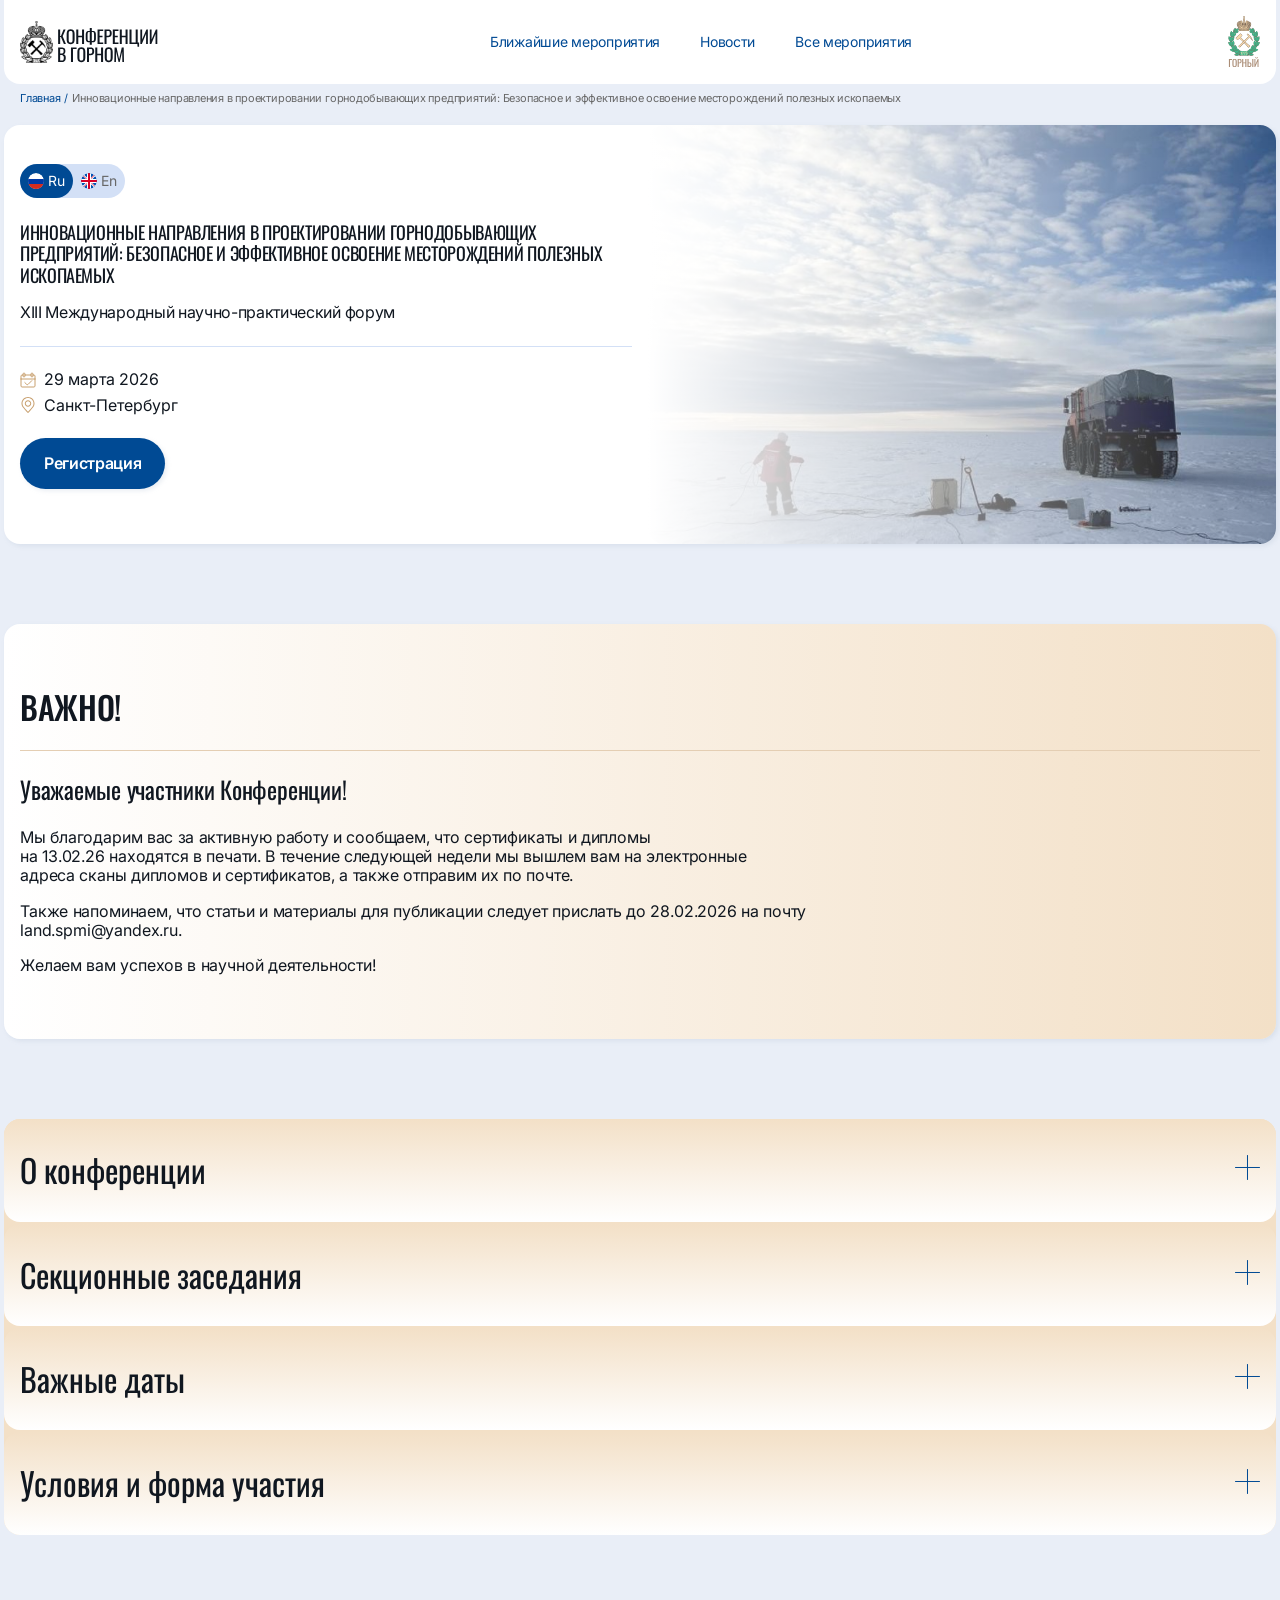
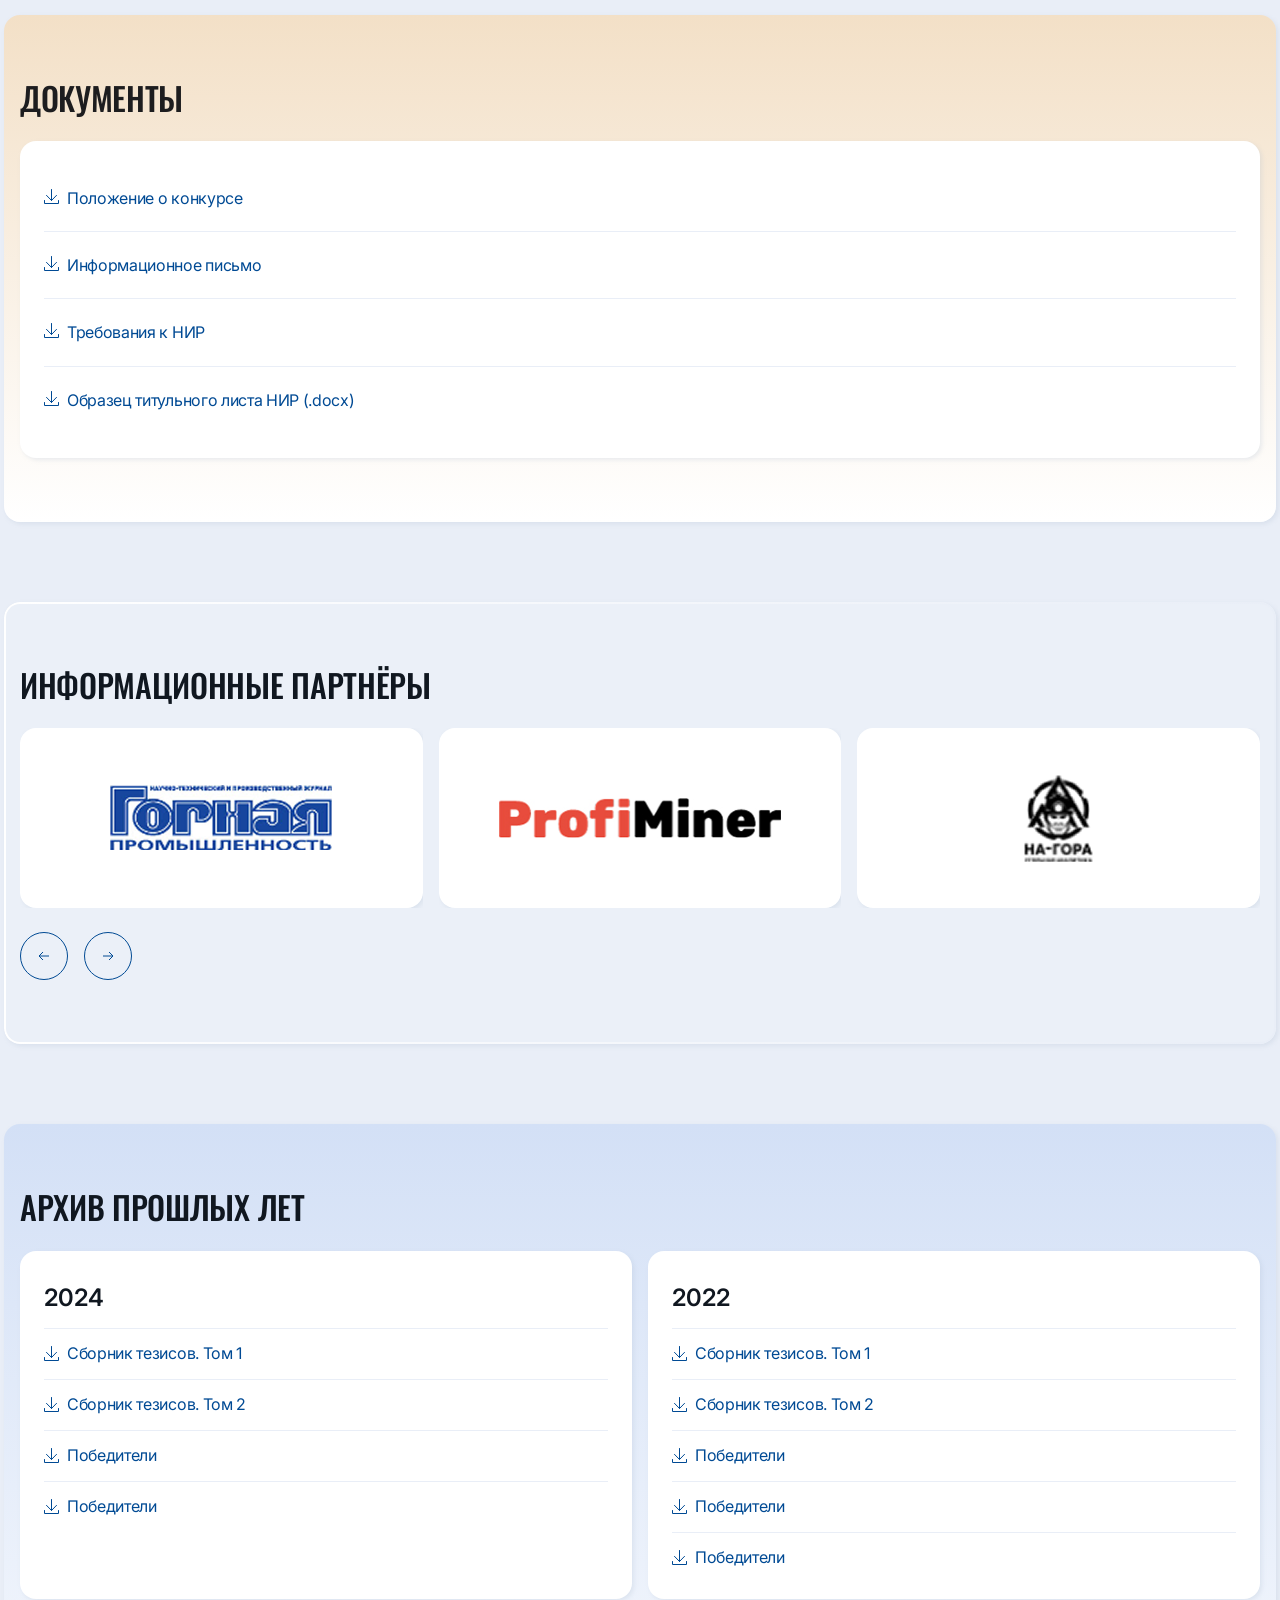
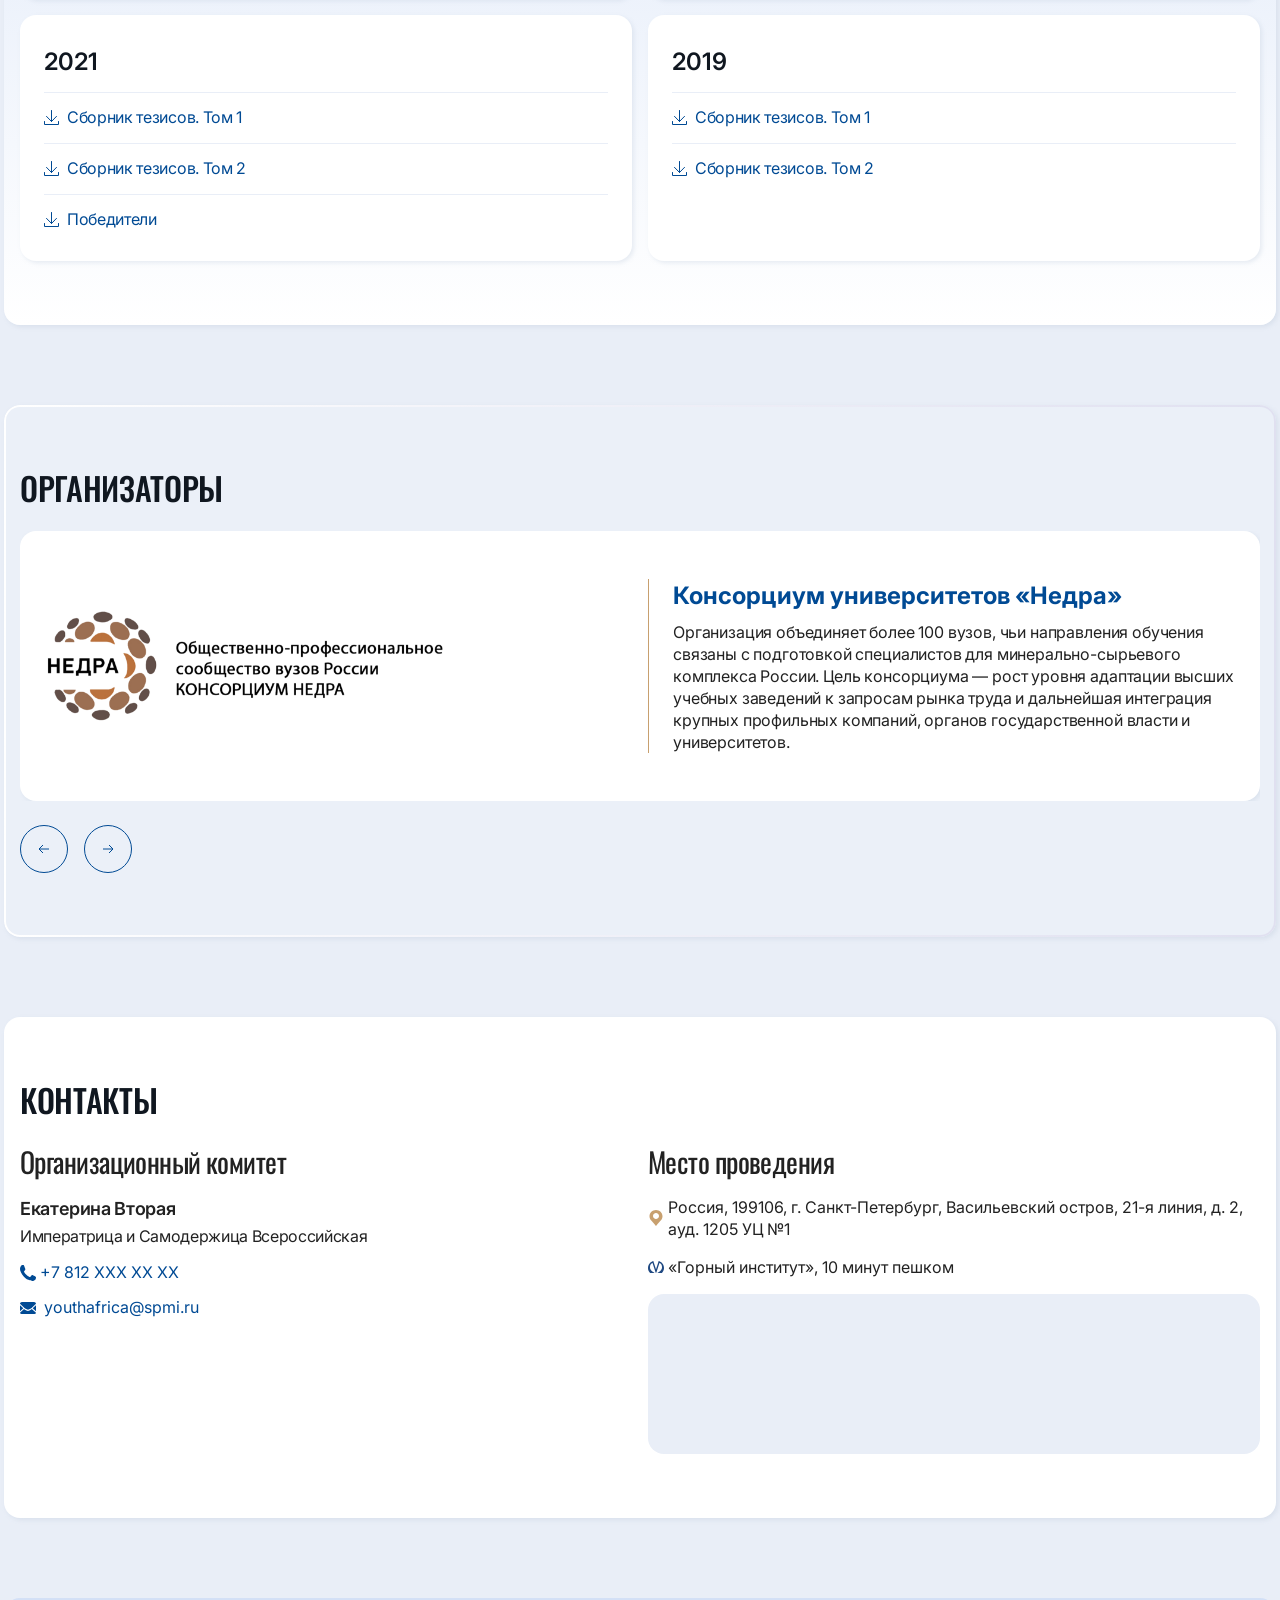
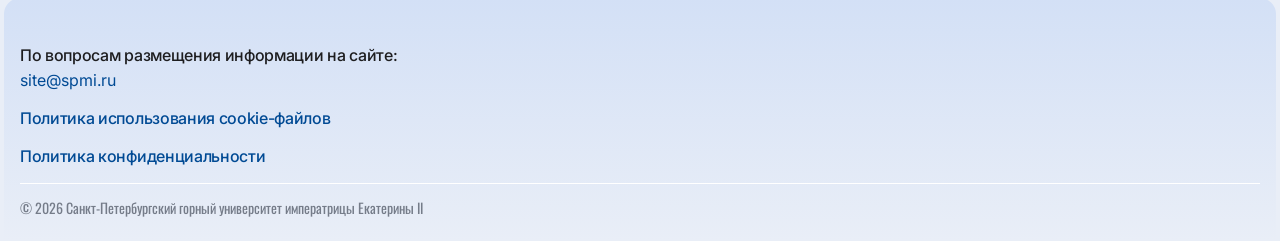
==== 1/index.html @ 03429b4b "Add main page with front sections, move shared assets to root" ====
<html lang="ru">
  <head>
    <meta charset="UTF-8" />
    <meta name="viewport" content="width=device-width, initial-scale=1.0" />
    <title>Конференции в Горном</title>
    <link rel="stylesheet" href="../styles/keen-slider.min.css" />
    <link rel="stylesheet" href="../styles/app.css" />
    <script
      src="https://api-maps.yandex.ru/2.1/?apikey=18e30ac7-d77d-4c00-93e0-b471a3cb83dc&amp;lang=ru_RU"
      type="text/javascript"
    ></script>
    <script src="../js/keen-slider.min.js" defer></script>
    <script src="../js/main.js" defer></script>
    <script src="../js/contacts.js" defer></script>
  </head>
  <body>
    <header class="site-header">
      <div class="container site-header__inner">
        <a
          class="site-header__brand"
          href="/"
          aria-label="Конференции в Горном — на главную"
        >
          <img class="site-header__brand-logo" src="images/logo.svg" />
        </a>
        <nav class="main-menu" aria-label="Главное меню">
          <a class="main-menu__link link" href="#"> Ближайшие мероприятия </a>
          <a class="main-menu__link link" href="#"> Новости </a>
          <a class="main-menu__link link" href="#"> Все мероприятия </a>
        </nav>
        <button
          class="site-header__burger"
          type="button"
          aria-label="Открыть меню"
          aria-expanded="false"
        >
          <span> </span>
          <span> </span>
          <span> </span>
          <span> </span>
        </button>
        <a
          class="site-header__mining-link"
          href="/"
          aria-label="Горный университет"
        >
          <img class="site-header__mining-emblem" src="images/gorny.svg" />
        </a>
      </div>
      <nav class="nav" aria-label="Мобильная навигация">
        <a class="nav__link link" href="#"> Ближайшие мероприятия </a>
        <a class="nav__link link" href="#"> Новости </a>
        <a class="nav__link link" href="#"> Все мероприятия </a>
      </nav>
    </header>
    <main class="conf-page" id="full-map">
      <section class="container breadcrumb">
        <div class="breadcrumbs-line">
          <nav role="navigation" aria-labelledby="system-breadcrumb">
            <ul>
              <li>
                <a class="breadcrumb__link link" href="/">Главная</a>
              </li>
              <li class="is-active">
                <a href="#" aria-current="page"
                  >Инновационные направления в&nbsp;проектировании
                  горнодобывающих предприятий: Безопасное и&nbsp;эффективное
                  освоение месторождений полезных ископаемых</a
                >
              </li>
            </ul>
          </nav>
        </div>
      </section>
      <section class="hero">
        <div class="container hero__inner">
          <div class="hero__content">
            <nav class="hero__lang" aria-label="Язык сайта">
              <a class="hero__lang-link is-active" href="#" lang="ru">
                <div class="hero__lang-wrapper">
                  <img src="images/ru-icon.svg" alt="" />
                  <span> Ru </span>
                </div>
              </a>
              <a class="hero__lang-link" href="#" lang="en">
                <div class="hero__lang-wrapper">
                  <img src="images/en-icon.svg" alt="" />
                  <span> En </span>
                </div>
              </a>
            </nav>
            <div class="hero__text">
              <h1 class="hero__title">
                Инновационные направления в проектировании горнодобывающих
                предприятий: Безопасное и эффективное освоение месторождений
                полезных ископаемых
              </h1>
              <p class="hero__subtitle">
                XIII Международный научно-практический форум
              </p>
            </div>
            <div class="hero__divider"></div>
            <ul class="hero__info">
              <li class="hero__info-item">
                <img src="images/calendar.svg" alt="" />
                <span> 29 марта 2026 </span>
              </li>
              <li class="hero__info-item">
                <img src="images/location.svg" alt="" />
                <span> Санкт-Петербург </span>
              </li>
            </ul>
            <a class="hero__button btn-primary" href="#"> Регистрация </a>
          </div>
          <div class="hero__media">
            <img class="hero__image" src="images/hero.png" alt="" />
          </div>
        </div>
      </section>
      <section class="main-info section-margin">
        <div class="container announcement__inner">
          <h2 class="block-title announcement__title">Важно!</h2>
          <div class="announcement__divider"></div>
          <div class="announcement__content">
            <h3 class="announcement__subtitle">
              Уважаемые участники Конференции!
            </h3>
            <div class="announcement__body">
              <p class="announcement__text">
                Мы благодарим вас за активную работу и сообщаем, что сертификаты
                и дипломы на 13.02.26 находятся в печати. В течение следующей
                недели мы вышлем вам на электронные адреса сканы дипломов и
                сертификатов, а также отправим их по почте.
              </p>
              <p class="announcement__text">
                Также напоминаем, что статьи и материалы для публикации следует
                прислать до 28.02.2026 на почту land.spmi@yandex.ru.
              </p>
              <p class="announcement__text">
                Желаем вам успехов в научной деятельности!
              </p>
            </div>
          </div>
        </div>
      </section>
      <section class="accordeons section-margin">
        <div class="accordeons__list">
          <details class="container accordion">
            <summary class="accordion__summary">
              <h2 class="accordion__title">О конференции</h2>
              <span class="accordion-icon-wrap">
                <img class="accordion-icon" src="images/plus.svg" />
              </span>
            </summary>
            <div class="accordion__panel">
              <div class="accordion__block">
                <h3 class="accordion__heading">О конференции</h3>
                <div class="accordion__body">
                  <p>
                    Конкурс «Моя специальность» направлен на выявление и
                    поддержку обучающихся Горного университета, способных
                    самостоятельно решать исследовательские задачи и осмысленно
                    связывать результаты своей работы с осваиваемой
                    специальностью и будущей профессиональной деятельностью.
                  </p>
                  <p>
                    Конкурс проводится в два этапа: заочный отборочный и очный
                    заключительный. Для участия студенты представляют
                    индивидуальные конкурсные работы, являющиеся результатом
                    самостоятельной исследовательской и (или) научно-инженерной
                    деятельности.
                  </p>
                  <p>
                    Победителям и призёрам Конкурса предоставят возможность
                    опубликовать свои работы в форме сборника научных трудов
                    Конкурса, который будет размещён в Научной электронной
                    библиотеке eLIBRARY.RU с индексацией в базе данных научного
                    цитирования РИНЦ.
                  </p>
                </div>
              </div>
              <div class="accordion__block">
                <h3 class="accordion__heading">Задачи</h3>
                <div class="accordion__body">
                  <ul>
                    <li>
                      Формирование у обучающихся осознанного понимания связи
                      исследовательской деятельности с осваиваемой
                      специальностью, её профессиональной значимостью и задачами
                      соответствующей отрасли;
                    </li>
                    <li>
                      Выявление обучающихся, демонстрирующих способность
                      самостоятельно формулировать научную проблему, выбирать и
                      обосновывать методы её решения, интерпретировать
                      полученные результаты, аргументировать выводы и критически
                      оценивать собственный вклад;
                    </li>
                    <li>
                      Выявление перспективных исследовательских работ,
                      обладающих потенциалом дальнейшего развития в
                      научно-образовательной среде университета;
                    </li>
                    <li>
                      Вовлечение обучающихся в научно-исследовательскую,
                      инженерную и проектную деятельность университета в рамках
                      реализации пилотного проекта «совершенствование высшего
                      инженерного образования»;
                    </li>
                    <li>
                      Создание условий для взаимодействия участников с
                      кафедрами, научными центрами, лабораториями,
                      преподавателями, исследователями и
                      организациями-партнёрами университета;
                    </li>
                    <li>
                      Отбор перспективных обучающихся для участия в
                      международных научных и образовательных программах и
                      стажировках, подготовки публикаций и формирования
                      дальнейшей научной траектории, включая поступление в
                      аспирантуру.
                    </li>
                  </ul>
                </div>
              </div>
            </div>
          </details>
          <details class="container accordion">
            <summary class="accordion__summary">
              <h2 class="accordion__title">Секционные заседания</h2>
              <span class="accordion-icon-wrap">
                <img class="accordion-icon" src="images/plus.svg" />
              </span>
            </summary>
            <div class="accordion__panel--sessions">
              <details class="accordion-session">
                <summary class="accordion-session__summary">
                  <h3 class="session__title">
                    Пленарное заседание «Перспективы и проблемы развития
                    минерально-сырьевого комплекса»
                  </h3>
                  <span class="session__icon-wrap">
                    <img class="session__icon" src="images/arrow.svg" />
                  </span>
                </summary>
                <div class="session-text">
                  <p class="session__date">27 мая (МФК, Конгресс-холл)</p>
                  <p style="font-weight: bold">Председатели:</p>
                  <p>
                    <span style="font-weight: bold">
                      Шабаров Аркадий Николаевич
                    </span>
                    , директор научного центра геомеханики и проблем горного
                    производства, Санкт- Петербургский горный университет
                    императрицы Екатерины II
                  </p>
                  <p>
                    <span style="font-weight: bold">
                      Рассказов Игорь Юрьевич
                    </span>
                    , академик РАН, директор Хабаровский Федеральный
                    исследовательский центр ДВО РАН
                  </p>
                </div>
              </details>
              <details class="accordion-session">
                <summary class="accordion-session__summary">
                  <h3 class="session__title">
                    1. Геодинамическая безопасность и геомеханические проблемы
                    освоения месторождений полезных ископаемых
                  </h3>
                  <span class="session__icon-wrap">
                    <img class="session__icon" src="images/arrow.svg" />
                  </span>
                </summary>
                <div class="session-text">
                  <p class="session__date">27 мая (МФК, Конгресс-холл)</p>
                  <p style="font-weight: bold">Председатели:</p>
                  <p>
                    <span style="font-weight: bold">
                      Шабаров Аркадий Николаевич
                    </span>
                    , директор научного центра геомеханики и проблем горного
                    производства, Санкт- Петербургский горный университет
                    императрицы Екатерины II
                  </p>
                  <p>
                    <span style="font-weight: bold">
                      Рассказов Игорь Юрьевич
                    </span>
                    , академик РАН, директор Хабаровский Федеральный
                    исследовательский центр ДВО РАН
                  </p>
                </div>
              </details>
              <details class="accordion-session">
                <summary class="accordion-session__summary">
                  <h3 class="session__title">
                    2,3. Разработка месторождений полезных ископаемых.
                    Современные технологии производства буровзрывных работ
                  </h3>
                  <span class="session__icon-wrap">
                    <img class="session__icon" src="images/arrow.svg" />
                  </span>
                </summary>
                <div class="session-text">
                  <p class="session__date">27 мая (МФК, Конгресс-холл)</p>
                  <p style="font-weight: bold">Председатели:</p>
                  <p>
                    <span style="font-weight: bold">
                      Шабаров Аркадий Николаевич
                    </span>
                    , директор научного центра геомеханики и проблем горного
                    производства, Санкт- Петербургский горный университет
                    императрицы Екатерины II
                  </p>
                  <p>
                    <span style="font-weight: bold">
                      Рассказов Игорь Юрьевич
                    </span>
                    , академик РАН, директор Хабаровский Федеральный
                    исследовательский центр ДВО РАН
                  </p>
                </div>
              </details>
              <details class="accordion-session">
                <summary class="accordion-session__summary">
                  <h3 class="session__title">
                    4. Энергообеспечение, электромеханика и энергоэффективность
                    горного производства
                  </h3>
                  <span class="session__icon-wrap">
                    <img class="session__icon" src="images/arrow.svg" />
                  </span>
                </summary>
                <div class="session-text">
                  <p class="session__date">27 мая (МФК, Конгресс-холл)</p>
                  <p style="font-weight: bold">Председатели:</p>
                  <p>
                    <span style="font-weight: bold">
                      Шабаров Аркадий Николаевич
                    </span>
                    , директор научного центра геомеханики и проблем горного
                    производства, Санкт- Петербургский горный университет
                    императрицы Екатерины II
                  </p>
                  <p>
                    <span style="font-weight: bold">
                      Рассказов Игорь Юрьевич
                    </span>
                    , академик РАН, директор Хабаровский Федеральный
                    исследовательский центр ДВО РАН
                  </p>
                </div>
              </details>
              <details class="accordion-session">
                <summary class="accordion-session__summary">
                  <h3 class="session__title">
                    5. Геомеханическое обеспечение и риски при разработке
                    месторождений полезных ископаемых открытым способом
                  </h3>
                  <span class="session__icon-wrap">
                    <img class="session__icon" src="images/arrow.svg" />
                  </span>
                </summary>
                <div class="session-text">
                  <p class="session__date">27 мая (МФК, Конгресс-холл)</p>
                  <p style="font-weight: bold">Председатели:</p>
                  <p>
                    <span style="font-weight: bold">
                      Шабаров Аркадий Николаевич
                    </span>
                    , директор научного центра геомеханики и проблем горного
                    производства, Санкт- Петербургский горный университет
                    императрицы Екатерины II
                  </p>
                  <p>
                    <span style="font-weight: bold">
                      Рассказов Игорь Юрьевич
                    </span>
                    , академик РАН, директор Хабаровский Федеральный
                    исследовательский центр ДВО РАН
                  </p>
                </div>
              </details>
              <details class="accordion-session">
                <summary class="accordion-session__summary">
                  <h3 class="session__title">
                    6. Проблемы размещения горнопромышленных отходов
                  </h3>
                  <span class="session__icon-wrap">
                    <img class="session__icon" src="images/arrow.svg" />
                  </span>
                </summary>
                <div class="session-text">
                  <p class="session__date">27 мая (МФК, Конгресс-холл)</p>
                  <p style="font-weight: bold">Председатели:</p>
                  <p>
                    <span style="font-weight: bold">
                      Шабаров Аркадий Николаевич
                    </span>
                    , директор научного центра геомеханики и проблем горного
                    производства, Санкт- Петербургский горный университет
                    императрицы Екатерины II
                  </p>
                  <p>
                    <span style="font-weight: bold">
                      Рассказов Игорь Юрьевич
                    </span>
                    , академик РАН, директор Хабаровский Федеральный
                    исследовательский центр ДВО РАН
                  </p>
                </div>
              </details>
              <details class="accordion-session">
                <summary class="accordion-session__summary">
                  <h3 class="session__title">
                    7. Маркшейдерское обеспечение безопасного освоения
                    месторождений полезных ископаемых и подземного пространства
                  </h3>
                  <span class="session__icon-wrap">
                    <img class="session__icon" src="images/arrow.svg" />
                  </span>
                </summary>
                <div class="session-text">
                  <p class="session__date">27 мая (МФК, Конгресс-холл)</p>
                  <p style="font-weight: bold">Председатели:</p>
                  <p>
                    <span style="font-weight: bold">
                      Шабаров Аркадий Николаевич
                    </span>
                    , директор научного центра геомеханики и проблем горного
                    производства, Санкт- Петербургский горный университет
                    императрицы Екатерины II
                  </p>
                  <p>
                    <span style="font-weight: bold">
                      Рассказов Игорь Юрьевич
                    </span>
                    , академик РАН, директор Хабаровский Федеральный
                    исследовательский центр ДВО РАН
                  </p>
                </div>
              </details>
              <details class="accordion-session">
                <summary class="accordion-session__summary">
                  <h3 class="session__title">
                    8. Комплексная переработка природного и техногенного сырья
                  </h3>
                  <span class="session__icon-wrap">
                    <img class="session__icon" src="images/arrow.svg" />
                  </span>
                </summary>
                <div class="session-text">
                  <p class="session__date">27 мая (МФК, Конгресс-холл)</p>
                  <p style="font-weight: bold">Председатели:</p>
                  <p>
                    <span style="font-weight: bold">
                      Шабаров Аркадий Николаевич
                    </span>
                    , директор научного центра геомеханики и проблем горного
                    производства, Санкт- Петербургский горный университет
                    императрицы Екатерины II
                  </p>
                  <p>
                    <span style="font-weight: bold">
                      Рассказов Игорь Юрьевич
                    </span>
                    , академик РАН, директор Хабаровский Федеральный
                    исследовательский центр ДВО РАН
                  </p>
                </div>
              </details>
              <details class="accordion-session">
                <summary class="accordion-session__summary">
                  <h3 class="session__title">9. Экономика недропользования</h3>
                  <span class="session__icon-wrap">
                    <img class="session__icon" src="images/arrow.svg" />
                  </span>
                </summary>
                <div class="session-text">
                  <p class="session__date">27 мая (МФК, Конгресс-холл)</p>
                  <p style="font-weight: bold">Председатели:</p>
                  <p>
                    <span style="font-weight: bold">
                      Шабаров Аркадий Николаевич
                    </span>
                    , директор научного центра геомеханики и проблем горного
                    производства, Санкт- Петербургский горный университет
                    императрицы Екатерины II
                  </p>
                  <p>
                    <span style="font-weight: bold">
                      Рассказов Игорь Юрьевич
                    </span>
                    , академик РАН, директор Хабаровский Федеральный
                    исследовательский центр ДВО РАН
                  </p>
                </div>
              </details>
              <details class="accordion-session">
                <summary class="accordion-session__summary">
                  <h3 class="session__title">
                    10. Гидрогеологическое обеспечение освоения месторождений
                    полезных ископаемых
                  </h3>
                  <span class="session__icon-wrap">
                    <img class="session__icon" src="images/arrow.svg" />
                  </span>
                </summary>
                <div class="session-text">
                  <p class="session__date">27 мая (МФК, Конгресс-холл)</p>
                  <p style="font-weight: bold">Председатели:</p>
                  <p>
                    <span style="font-weight: bold">
                      Шабаров Аркадий Николаевич
                    </span>
                    , директор научного центра геомеханики и проблем горного
                    производства, Санкт- Петербургский горный университет
                    императрицы Екатерины II
                  </p>
                  <p>
                    <span style="font-weight: bold">
                      Рассказов Игорь Юрьевич
                    </span>
                    , академик РАН, директор Хабаровский Федеральный
                    исследовательский центр ДВО РАН
                  </p>
                </div>
              </details>
            </div>
          </details>
          <details class="container accordion">
            <summary class="accordion__summary">
              <span class="accordion__title"> Важные даты </span>
              <span class="accordion-icon-wrap">
                <img class="accordion-icon" src="images/plus.svg" />
              </span>
            </summary>
            <div class="accordion__panel--dates">
              <div class="date-card">
                <p class="date-card__date">до 5 октября 2025 года</p>
                <p class="date-card__text">Регистрация участников</p>
              </div>
              <div class="date-card">
                <p class="date-card__date">до 10 октября 2025 года</p>
                <p class="date-card__text">
                  Подтверждение очного участия Оргкомитетом
                </p>
              </div>
              <div class="date-card">
                <p class="date-card__date">10 октября 2025 года</p>
                <p class="date-card__text">Оформление приглашений и виз</p>
              </div>
              <div class="date-card">
                <p class="date-card__date">28 октября 2025 года</p>
                <p class="date-card__text">Заезд и регистрация участников</p>
              </div>
              <div class="date-card">
                <p class="date-card__date">29-31 октября 2025 года</p>
                <p class="date-card__text">Рабочие дни</p>
              </div>
              <div class="date-card">
                <p class="date-card__date">01 ноября 2025 года</p>
                <p class="date-card__text">Отъезд участников</p>
              </div>
            </div>
          </details>
          <details class="container accordion">
            <summary class="accordion__summary">
              <span class="accordion__title"> Условия и форма участия </span>
              <span class="accordion-icon-wrap">
                <img class="accordion-icon" src="images/plus.svg" />
              </span>
            </summary>
          </details>
        </div>
      </section>
      <section class="documents section-margin">
        <div class="container documents__inner">
          <h2 class="block-title documents__title">Документы</h2>
          <ul class="documents__list">
            <li class="documents__item">
              <a class="documents__link" href="#">
                <svg
                  width="15"
                  height="15"
                  viewbox="0 0 15 15"
                  fill="none"
                  xmlns="http://www.w3.org/2000/svg"
                >
                  <path
                    d="M7.5 11.5V0.5M12.5 6.36381L7.5 11.5L2.5 6.36381"
                    stroke-linecap="round"
                    stroke-linejoin="round"
                    stroke="#004A94"
                  ></path>
                  <path
                    d="M0.5 11.5V14.5H14.5V11.5"
                    stroke-linecap="round"
                    stroke-linejoin="round"
                    stroke="#004A94"
                  ></path>
                </svg>
                <span class="documents__link-text"> Положение о конкурсе </span>
              </a>
            </li>
            <li class="documents__item">
              <a class="documents__link" href="#">
                <svg
                  width="15"
                  height="15"
                  viewbox="0 0 15 15"
                  fill="none"
                  xmlns="http://www.w3.org/2000/svg"
                >
                  <path
                    d="M7.5 11.5V0.5M12.5 6.36381L7.5 11.5L2.5 6.36381"
                    stroke-linecap="round"
                    stroke-linejoin="round"
                    stroke="#004A94"
                  ></path>
                  <path
                    d="M0.5 11.5V14.5H14.5V11.5"
                    stroke-linecap="round"
                    stroke-linejoin="round"
                    stroke="#004A94"
                  ></path>
                </svg>
                <span class="documents__link-text">
                  Информационное письмо
                </span>
              </a>
            </li>
            <li class="documents__item">
              <a class="documents__link" href="#">
                <svg
                  width="15"
                  height="15"
                  viewbox="0 0 15 15"
                  fill="none"
                  xmlns="http://www.w3.org/2000/svg"
                >
                  <path
                    d="M7.5 11.5V0.5M12.5 6.36381L7.5 11.5L2.5 6.36381"
                    stroke-linecap="round"
                    stroke-linejoin="round"
                    stroke="#004A94"
                  ></path>
                  <path
                    d="M0.5 11.5V14.5H14.5V11.5"
                    stroke-linecap="round"
                    stroke-linejoin="round"
                    stroke="#004A94"
                  ></path>
                </svg>
                <span class="documents__link-text"> Требования к НИР </span>
              </a>
            </li>
            <li class="documents__item">
              <a class="documents__link" href="#">
                <svg
                  width="15"
                  height="15"
                  viewbox="0 0 15 15"
                  fill="none"
                  xmlns="http://www.w3.org/2000/svg"
                >
                  <path
                    d="M7.5 11.5V0.5M12.5 6.36381L7.5 11.5L2.5 6.36381"
                    stroke-linecap="round"
                    stroke-linejoin="round"
                    stroke="#004A94"
                  ></path>
                  <path
                    d="M0.5 11.5V14.5H14.5V11.5"
                    stroke-linecap="round"
                    stroke-linejoin="round"
                    stroke="#004A94"
                  ></path>
                </svg>
                <span class="documents__link-text">
                  Образец титульного листа НИР (.docx)
                </span>
              </a>
            </li>
          </ul>
        </div>
      </section>
      <section class="partners section-margin">
        <div class="container partners__inner">
          <h2 class="block-title partners__title">Информационные партнёры</h2>
          <div class="partners__slider keen-slider">
            <div class="keen-slider__slide partners__slide">
              <div class="partners__card">
                <a href="#" class="partners__link"
                  ><img
                    class="partners__logo partners__logo--1"
                    src="images/partner-1.png"
                    alt="Информационный партнёр"
                /></a>
              </div>
            </div>
            <div class="keen-slider__slide partners__slide">
              <div class="partners__card">
                <a href="#" class="partners__link"
                  ><img
                    class="partners__logo partners__logo--2"
                    src="images/partner-2.png"
                    alt="Информационный партнёр"
                /></a>
              </div>
            </div>
            <div class="keen-slider__slide partners__slide">
              <div class="partners__card">
                <a href="#" class="partners__link"
                  ><img
                    class="partners__logo partners__logo--3"
                    src="images/partner-3.png"
                    alt="Информационный партнёр"
                /></a>
              </div>
            </div>
            <div class="keen-slider__slide partners__slide">
              <div class="partners__card">
                <a href="#" class="partners__link"
                  ><img
                    class="partners__logo partners__logo--4"
                    src="images/partner-4.png"
                    alt="Информационный партнёр"
                /></a>
              </div>
            </div>
          </div>
          <div class="partners__nav">
            <button
              class="nav-button nav-button--prev"
              type="button"
              aria-label="Предыдущий партнёр"
              data-partners-prev
            >
              <svg
                width="10"
                height="8"
                viewbox="0 0 10 8"
                fill="none"
                aria-hidden="true"
              >
                <path
                  d="M0 4h10M10 4 6 8M10 4 6 0"
                  stroke="currentColor"
                ></path>
              </svg>
            </button>
            <button
              class="nav-button nav-button--next"
              type="button"
              aria-label="Следующий партнёр"
              data-partners-next
            >
              <svg
                width="10"
                height="8"
                viewbox="0 0 10 8"
                fill="none"
                aria-hidden="true"
              >
                <path
                  d="M0 4h10M10 4 6 8M10 4 6 0"
                  stroke="currentColor"
                ></path>
              </svg>
            </button>
          </div>
        </div>
      </section>
      <section class="archive section-margin">
        <div class="container archive__inner">
          <h2 class="block-title archive__title">Архив прошлых лет</h2>
          <div class="archive__list">
            <article class="archive__card">
              <div class="archive__card-inner">
                <h3 class="archive__year">2024</h3>
                <ul class="archive__files">
                  <li class="archive__file">
                    <a class="archive__file-link" href="#">
                      <svg
                        width="15"
                        height="15"
                        viewbox="0 0 15 15"
                        fill="none"
                        xmlns="http://www.w3.org/2000/svg"
                      >
                        <path
                          d="M7.5 11.5V0.5M12.5 6.36381L7.5 11.5L2.5 6.36381"
                          stroke-linecap="round"
                          stroke-linejoin="round"
                          stroke="#004A94"
                        ></path>
                        <path
                          d="M0.5 11.5V14.5H14.5V11.5"
                          stroke-linecap="round"
                          stroke-linejoin="round"
                          stroke="#004A94"
                        ></path>
                      </svg>
                      <span class="archive__file-text">
                        Сборник тезисов. Том 1
                      </span>
                    </a>
                  </li>
                  <li class="archive__file">
                    <a class="archive__file-link" href="#">
                      <svg
                        width="15"
                        height="15"
                        viewbox="0 0 15 15"
                        fill="none"
                        xmlns="http://www.w3.org/2000/svg"
                      >
                        <path
                          d="M7.5 11.5V0.5M12.5 6.36381L7.5 11.5L2.5 6.36381"
                          stroke-linecap="round"
                          stroke-linejoin="round"
                          stroke="#004A94"
                        ></path>
                        <path
                          d="M0.5 11.5V14.5H14.5V11.5"
                          stroke-linecap="round"
                          stroke-linejoin="round"
                          stroke="#004A94"
                        ></path>
                      </svg>
                      <span class="archive__file-text">
                        Сборник тезисов. Том 2
                      </span>
                    </a>
                  </li>
                  <li class="archive__file">
                    <a class="archive__file-link" href="#">
                      <svg
                        width="15"
                        height="15"
                        viewbox="0 0 15 15"
                        fill="none"
                        xmlns="http://www.w3.org/2000/svg"
                      >
                        <path
                          d="M7.5 11.5V0.5M12.5 6.36381L7.5 11.5L2.5 6.36381"
                          stroke-linecap="round"
                          stroke-linejoin="round"
                          stroke="#004A94"
                        ></path>
                        <path
                          d="M0.5 11.5V14.5H14.5V11.5"
                          stroke-linecap="round"
                          stroke-linejoin="round"
                          stroke="#004A94"
                        ></path>
                      </svg>
                      <span class="archive__file-text"> Победители </span>
                    </a>
                  </li>
                  <li class="archive__file">
                    <a class="archive__file-link" href="#">
                      <svg
                        width="15"
                        height="15"
                        viewbox="0 0 15 15"
                        fill="none"
                        xmlns="http://www.w3.org/2000/svg"
                      >
                        <path
                          d="M7.5 11.5V0.5M12.5 6.36381L7.5 11.5L2.5 6.36381"
                          stroke-linecap="round"
                          stroke-linejoin="round"
                          stroke="#004A94"
                        ></path>
                        <path
                          d="M0.5 11.5V14.5H14.5V11.5"
                          stroke-linecap="round"
                          stroke-linejoin="round"
                          stroke="#004A94"
                        ></path>
                      </svg>
                      <span class="archive__file-text"> Победители </span>
                    </a>
                  </li>
                </ul>
              </div>
            </article>
            <article class="archive__card">
              <div class="archive__card-inner">
                <h3 class="archive__year">2022</h3>
                <ul class="archive__files">
                  <li class="archive__file">
                    <a class="archive__file-link" href="#">
                      <svg
                        width="15"
                        height="15"
                        viewbox="0 0 15 15"
                        fill="none"
                        xmlns="http://www.w3.org/2000/svg"
                      >
                        <path
                          d="M7.5 11.5V0.5M12.5 6.36381L7.5 11.5L2.5 6.36381"
                          stroke-linecap="round"
                          stroke-linejoin="round"
                          stroke="#004A94"
                        ></path>
                        <path
                          d="M0.5 11.5V14.5H14.5V11.5"
                          stroke-linecap="round"
                          stroke-linejoin="round"
                          stroke="#004A94"
                        ></path>
                      </svg>
                      <span class="archive__file-text">
                        Сборник тезисов. Том 1
                      </span>
                    </a>
                  </li>
                  <li class="archive__file">
                    <a class="archive__file-link" href="#">
                      <svg
                        width="15"
                        height="15"
                        viewbox="0 0 15 15"
                        fill="none"
                        xmlns="http://www.w3.org/2000/svg"
                      >
                        <path
                          d="M7.5 11.5V0.5M12.5 6.36381L7.5 11.5L2.5 6.36381"
                          stroke-linecap="round"
                          stroke-linejoin="round"
                          stroke="#004A94"
                        ></path>
                        <path
                          d="M0.5 11.5V14.5H14.5V11.5"
                          stroke-linecap="round"
                          stroke-linejoin="round"
                          stroke="#004A94"
                        ></path>
                      </svg>
                      <span class="archive__file-text">
                        Сборник тезисов. Том 2
                      </span>
                    </a>
                  </li>
                  <li class="archive__file">
                    <a class="archive__file-link" href="#">
                      <svg
                        width="15"
                        height="15"
                        viewbox="0 0 15 15"
                        fill="none"
                        xmlns="http://www.w3.org/2000/svg"
                      >
                        <path
                          d="M7.5 11.5V0.5M12.5 6.36381L7.5 11.5L2.5 6.36381"
                          stroke-linecap="round"
                          stroke-linejoin="round"
                          stroke="#004A94"
                        ></path>
                        <path
                          d="M0.5 11.5V14.5H14.5V11.5"
                          stroke-linecap="round"
                          stroke-linejoin="round"
                          stroke="#004A94"
                        ></path>
                      </svg>
                      <span class="archive__file-text"> Победители </span>
                    </a>
                  </li>
                  <li class="archive__file">
                    <a class="archive__file-link" href="#">
                      <svg
                        width="15"
                        height="15"
                        viewbox="0 0 15 15"
                        fill="none"
                        xmlns="http://www.w3.org/2000/svg"
                      >
                        <path
                          d="M7.5 11.5V0.5M12.5 6.36381L7.5 11.5L2.5 6.36381"
                          stroke-linecap="round"
                          stroke-linejoin="round"
                          stroke="#004A94"
                        ></path>
                        <path
                          d="M0.5 11.5V14.5H14.5V11.5"
                          stroke-linecap="round"
                          stroke-linejoin="round"
                          stroke="#004A94"
                        ></path>
                      </svg>
                      <span class="archive__file-text"> Победители </span>
                    </a>
                  </li>
                  <li class="archive__file">
                    <a class="archive__file-link" href="#">
                      <svg
                        width="15"
                        height="15"
                        viewbox="0 0 15 15"
                        fill="none"
                        xmlns="http://www.w3.org/2000/svg"
                      >
                        <path
                          d="M7.5 11.5V0.5M12.5 6.36381L7.5 11.5L2.5 6.36381"
                          stroke-linecap="round"
                          stroke-linejoin="round"
                          stroke="#004A94"
                        ></path>
                        <path
                          d="M0.5 11.5V14.5H14.5V11.5"
                          stroke-linecap="round"
                          stroke-linejoin="round"
                          stroke="#004A94"
                        ></path>
                      </svg>
                      <span class="archive__file-text"> Победители </span>
                    </a>
                  </li>
                </ul>
              </div>
            </article>
            <article class="archive__card">
              <div class="archive__card-inner">
                <h3 class="archive__year">2021</h3>
                <ul class="archive__files">
                  <li class="archive__file">
                    <a class="archive__file-link" href="#">
                      <svg
                        width="15"
                        height="15"
                        viewbox="0 0 15 15"
                        fill="none"
                        xmlns="http://www.w3.org/2000/svg"
                      >
                        <path
                          d="M7.5 11.5V0.5M12.5 6.36381L7.5 11.5L2.5 6.36381"
                          stroke-linecap="round"
                          stroke-linejoin="round"
                          stroke="#004A94"
                        ></path>
                        <path
                          d="M0.5 11.5V14.5H14.5V11.5"
                          stroke-linecap="round"
                          stroke-linejoin="round"
                          stroke="#004A94"
                        ></path>
                      </svg>
                      <span class="archive__file-text">
                        Сборник тезисов. Том 1
                      </span>
                    </a>
                  </li>
                  <li class="archive__file">
                    <a class="archive__file-link" href="#">
                      <svg
                        width="15"
                        height="15"
                        viewbox="0 0 15 15"
                        fill="none"
                        xmlns="http://www.w3.org/2000/svg"
                      >
                        <path
                          d="M7.5 11.5V0.5M12.5 6.36381L7.5 11.5L2.5 6.36381"
                          stroke-linecap="round"
                          stroke-linejoin="round"
                          stroke="#004A94"
                        ></path>
                        <path
                          d="M0.5 11.5V14.5H14.5V11.5"
                          stroke-linecap="round"
                          stroke-linejoin="round"
                          stroke="#004A94"
                        ></path>
                      </svg>
                      <span class="archive__file-text">
                        Сборник тезисов. Том 2
                      </span>
                    </a>
                  </li>
                  <li class="archive__file">
                    <a class="archive__file-link" href="#">
                      <svg
                        width="15"
                        height="15"
                        viewbox="0 0 15 15"
                        fill="none"
                        xmlns="http://www.w3.org/2000/svg"
                      >
                        <path
                          d="M7.5 11.5V0.5M12.5 6.36381L7.5 11.5L2.5 6.36381"
                          stroke-linecap="round"
                          stroke-linejoin="round"
                          stroke="#004A94"
                        ></path>
                        <path
                          d="M0.5 11.5V14.5H14.5V11.5"
                          stroke-linecap="round"
                          stroke-linejoin="round"
                          stroke="#004A94"
                        ></path>
                      </svg>
                      <span class="archive__file-text"> Победители </span>
                    </a>
                  </li>
                </ul>
              </div>
            </article>
            <article class="archive__card">
              <div class="archive__card-inner">
                <h3 class="archive__year">2019</h3>
                <ul class="archive__files">
                  <li class="archive__file">
                    <a class="archive__file-link" href="#">
                      <svg
                        width="15"
                        height="15"
                        viewbox="0 0 15 15"
                        fill="none"
                        xmlns="http://www.w3.org/2000/svg"
                      >
                        <path
                          d="M7.5 11.5V0.5M12.5 6.36381L7.5 11.5L2.5 6.36381"
                          stroke-linecap="round"
                          stroke-linejoin="round"
                          stroke="#004A94"
                        ></path>
                        <path
                          d="M0.5 11.5V14.5H14.5V11.5"
                          stroke-linecap="round"
                          stroke-linejoin="round"
                          stroke="#004A94"
                        ></path>
                      </svg>
                      <span class="archive__file-text">
                        Сборник тезисов. Том 1
                      </span>
                    </a>
                  </li>
                  <li class="archive__file">
                    <a class="archive__file-link" href="#">
                      <svg
                        width="15"
                        height="15"
                        viewbox="0 0 15 15"
                        fill="none"
                        xmlns="http://www.w3.org/2000/svg"
                      >
                        <path
                          d="M7.5 11.5V0.5M12.5 6.36381L7.5 11.5L2.5 6.36381"
                          stroke-linecap="round"
                          stroke-linejoin="round"
                          stroke="#004A94"
                        ></path>
                        <path
                          d="M0.5 11.5V14.5H14.5V11.5"
                          stroke-linecap="round"
                          stroke-linejoin="round"
                          stroke="#004A94"
                        ></path>
                      </svg>
                      <span class="archive__file-text">
                        Сборник тезисов. Том 2
                      </span>
                    </a>
                  </li>
                </ul>
              </div>
            </article>
          </div>
        </div>
      </section>
      <section class="organisers section-margin">
        <div class="container organisers__inner">
          <h2 class="block-title organisers__title">Организаторы</h2>
          <div class="organisers__slider keen-slider">
            <div class="keen-slider__slide organisers__slide">
              <div class="organisers__card">
                <div class="organisers__image-wrap">
                  <img
                    class="organisers__image"
                    src="images/organiser-1.svg"
                    alt="Логотип консорциума университетов «Недра»"
                  />
                </div>
                <div class="organisers__content">
                  <div class="organisers__text">
                    <h3 class="organisers__name">
                      <a href="#" class="organisers__name"
                        >Консорциум университетов «Недра»</a
                      >
                    </h3>
                    <p class="organisers__desc">
                      Организация объединяет более 100 вузов, чьи направления
                      обучения связаны с подготовкой специалистов для
                      минерально-сырьевого комплекса России. Цель консорциума —
                      рост уровня адаптации высших учебных заведений к запросам
                      рынка труда и дальнейшая интеграция крупных профильных
                      компаний, органов государственной власти и университетов.
                    </p>
                  </div>
                </div>
              </div>
            </div>
          </div>
          <div class="organisers__nav">
            <button
              class="nav-button nav-button--prev"
              type="button"
              aria-label="Предыдущий организатор"
              data-organisers-prev
            >
              <svg
                width="10"
                height="8"
                viewbox="0 0 10 8"
                fill="none"
                aria-hidden="true"
              >
                <path
                  d="M0 4h10M10 4 6 8M10 4 6 0"
                  stroke="currentColor"
                ></path>
              </svg>
            </button>
            <button
              class="nav-button nav-button--next"
              type="button"
              aria-label="Следующий организатор"
              data-organisers-next
            >
              <svg
                width="10"
                height="8"
                viewbox="0 0 10 8"
                fill="none"
                aria-hidden="true"
              >
                <path
                  d="M0 4h10M10 4 6 8M10 4 6 0"
                  stroke="currentColor"
                ></path>
              </svg>
            </button>
          </div>
        </div>
      </section>
      <section class="contacts section-margin">
        <div class="container contacts__inner">
          <h2 class="block-title contacts__title">Контакты</h2>
          <div class="contacts__content">
            <div class="contacts__group">
              <h3 class="contacts__subtitle">Организационный комитет</h3>
              <div class="contacts__person">
                <p class="contacts__person-name">Екатерина Вторая</p>
                <p class="contacts__person-role">
                  Императрица и Самодержица Всероссийская
                </p>
              </div>
              <a class="contacts__line link" href="tel:+78120000000">
                <svg
                  width="16"
                  height="16"
                  viewbox="0 0 16 16"
                  fill="none"
                  xmlns="http://www.w3.org/2000/svg"
                >
                  <path
                    d="M4.08562 0.742847C3.79728 0.0344121 3.477 0.0171971 3.20463 0.0171971C2.96418 -3.31813e-07 2.70684 0 2.43447 0C2.179 0 1.74602 0.103219 1.37784 0.535364C1.00873 0.966499 0 1.98564 0 4.07451C0 6.16446 1.40978 8.18447 1.60232 8.46076C1.79391 8.73705 4.32605 13.1567 8.33273 14.867C11.6651 16.2829 12.3386 16.0066 13.0598 15.9195C13.7802 15.8336 15.3835 14.9014 15.7197 13.8995C16.0401 12.9158 16.0401 12.0525 15.9442 11.8793C15.8483 11.7074 15.5751 11.6031 15.191 11.3785C14.79 11.1719 12.8673 10.1356 12.4991 9.99705C12.13 9.85934 11.8736 9.79048 11.6172 10.2045C11.3608 10.6366 10.6075 11.5859 10.3681 11.8622C10.1427 12.1385 9.90313 12.1729 9.51812 11.9655C9.11801 11.7589 7.85187 11.3096 6.34537 9.85933C5.17509 8.73602 4.38992 7.3383 4.14947 6.92447C3.92594 6.4923 4.11754 6.26757 4.32605 6.06014C4.50263 5.87087 4.7271 5.56015 4.91963 5.31829C5.11119 5.0754 5.17509 4.88613 5.31975 4.60984C5.44755 4.33358 5.38365 4.07451 5.28779 3.86805C5.19114 3.67778 4.43876 1.58891 4.08562 0.742847Z"
                    fill-rule="evenodd"
                    clip-rule="evenodd"
                    fill="#004A94"
                  ></path>
                </svg>
                <span class="contacts__line-text"> +7 812 ХХХ ХХ ХХ </span>
              </a>
              <a
                class="contacts__line contacts__line--email"
                href="mailto:youthafrica@spmi.ru"
              >
                <svg
                  width="16"
                  height="12"
                  viewbox="0 0 16 12"
                  fill="none"
                  xmlns="http://www.w3.org/2000/svg"
                >
                  <path
                    d="M16 1.74542L11.6267 5.89078L10.3467 6.87257C8.96 7.96346 7.04 7.96346 5.65333 6.87257L4.48 5.89078L0 1.74542C0.106667 0.763619 0.96 0 1.92 0H14.08C15.04 0 15.8933 0.763619 16 1.74542Z"
                    fill="#004A94"
                  ></path>
                  <path
                    d="M3.30667 6.32694L0 9.27233V3.27246L3.30667 6.32694Z"
                    fill="#004A94"
                  ></path>
                  <path
                    d="M16 10.7998C15.8933 11.5634 15.36 11.9998 14.6133 11.9998H1.38667C0.64 11.9998 0.106667 11.4544 0 10.7998L4.05333 7.09082L4.90667 7.85444C6.72 9.27259 9.17333 9.27259 10.88 7.85444L11.7333 7.09082L16 10.7998Z"
                    fill="#004A94"
                  ></path>
                  <path
                    d="M16 3.27246V9.27233L12.6934 6.32694L16 3.27246Z"
                    fill="#004A94"
                  ></path>
                </svg>
                <span class="contacts__line-text"> youthafrica@spmi.ru </span>
              </a>
            </div>
            <div class="contacts__group">
              <h3 class="contacts__subtitle">Место проведения</h3>
              <div class="contacts__line">
                <svg
                  width="16"
                  height="16"
                  viewbox="0 0 16 16"
                  fill="none"
                  aria-hidden="true"
                >
                  <path
                    d="M7.99707 0C11.5849 0.000213909 14.5 2.81776 14.5 6.29297C14.4999 7.71564 14.0124 9.02805 13.1904 10.082C12.3683 11.1361 8.00293 16 8.00293 16C7.99683 15.9932 3.63108 11.1354 2.80957 10.082C1.98758 9.02805 1.50007 7.71564 1.5 6.29297C1.5 2.81763 4.40906 0 7.99707 0ZM8 3C6.34315 3 5 4.34315 5 6C5 7.65685 6.34315 9 8 9C9.65685 9 11 7.65685 11 6C11 4.34315 9.65685 3 8 3Z"
                    fill="#C8A06F"
                  ></path>
                </svg>
                <span>
                  Россия, 199106, г. Санкт-Петербург, Васильевский остров, 21-я
                  линия, д. 2, ауд. 1205 УЦ №1
                </span>
              </div>
              <div class="contacts__line">
                <svg
                  width="16"
                  height="12"
                  viewbox="0 0 16 12"
                  fill="none"
                  xmlns="http://www.w3.org/2000/svg"
                >
                  <path
                    d="M5.3014 0C5.3014 0 4.06106 0.398221 3.09714 1.11755C2.6543 1.44802 2.31011 1.73995 1.80162 2.28658C-0.463895 4.86061 -0.628754 8.60754 1.51154 11.3006C1.79285 11.6624 2.12023 12 2.12023 12H5.91938L6.37613 11.4401C6.37613 11.4401 4.98686 11.1868 3.76267 10.0422C1.85662 8.22829 1.89371 6.24635 2.09713 5.16567C2.10965 5.09918 2.23004 4.00103 3.20696 2.80177C3.40435 2.55946 3.75161 2.23754 4.01131 2.14289C4.2599 2.06882 4.54226 2.13106 4.70266 2.49817L7.6798 11.664H8H8.3202L11.2973 2.49817C11.4577 2.13106 11.7401 2.06882 11.9887 2.14289C12.2484 2.23754 12.5956 2.55946 12.793 2.80177C13.77 4.00103 13.8903 5.09918 13.9029 5.16567C14.1063 6.24635 14.1434 8.22829 12.2373 10.0422C11.0131 11.1868 9.62387 11.4401 9.62387 11.4401L10.0806 12H13.8798C13.8798 12 14.2072 11.6624 14.4885 11.3006C16.6288 8.60754 16.4639 4.86061 14.1984 2.28658C13.6899 1.73995 13.3457 1.44802 12.9029 1.11755C11.9389 0.398221 10.6986 0 10.6986 0L8 8.32185L5.3014 0Z"
                    fill="#204982"
                  ></path>
                </svg>
                <span> «Горный институт», 10 минут пешком </span>
              </div>
              <div id="map"></div>
            </div>
          </div>
        </div>
      </section>
    </main>
    <footer class="footer section-margin">
      <div class="container footer__inner">
        <div class="footer__content">
          <div class="footer__contact-block">
            <p class="footer__question">
              По вопросам размещения информации на сайте:
            </p>
            <a class="footer__email" href="mailto:site@spmi.ru">site@spmi.ru</a>
          </div>
          <a class="footer__policy" href="#"
            >Политика использования cookie-файлов</a
          >
          <a class="footer__policy" href="#">Политика конфиденциальности</a>
        </div>
        <div class="footer__bottom">
          <div class="footer__divider"></div>
          <p class="footer__copyright">
            © 2026 Санкт-Петербургский горный университет императрицы Екатерины
            II
          </p>
        </div>
      </div>
    </footer>
  </body>
</html>
---- styles/keen-slider.min.css ----
.keen-slider:not([data-keen-slider-disabled]){-webkit-touch-callout:none;-webkit-tap-highlight-color:transparent;align-content:flex-start;display:flex;overflow:hidden;position:relative;touch-action:pan-y;-webkit-user-select:none;-moz-user-select:none;-ms-user-select:none;user-select:none;-khtml-user-select:none;width:100%}.keen-slider:not([data-keen-slider-disabled]) .keen-slider__slide{min-height:100%;overflow:hidden;position:relative;width:100%}.keen-slider:not([data-keen-slider-disabled])[data-keen-slider-reverse]{flex-direction:row-reverse}.keen-slider:not([data-keen-slider-disabled])[data-keen-slider-v]{flex-wrap:wrap}
---- styles/app.css ----
@import url("fonts.css");
@import url("reset.css");
@import url("variable.css");

*,
*::before,
*::after {
  box-sizing: border-box;
}

body {
  margin: 0;
  font-family: var(--font-family), sans-serif;
  background: #e9eef7;
  color: var(--text);
  padding: 0 4px;
}

img {
  display: block;
  max-width: 100%;
}
/* =========================================================
   Components
   ========================================================= */
.btn-primary {
  width: fit-content;
  box-shadow: 2px 2px 4px 0 rgba(172, 186, 209, 0.25);
  background: var(--click-blue-conf);
  border-radius: 32px;
  padding: 12px 18px;
  font-weight: 600;
  font-size: 14px;
  line-height: 120%;
  letter-spacing: -0.02em;
  color: var(--text-ffffff);
  transition: ease .2s;
}
.btn-primary:hover{
background: #036;;
}
.btn-outline {
  display: inline-flex;
  align-items: center;
  gap: 8px;
  width: fit-content;
  padding: 12px 18px;
  border: 1px solid #004a94;
  border-radius: 32px;
  box-shadow: 2px 2px 4px 0 rgba(172, 186, 209, 0.25);
  color: #004a94;
  font-family: var(--font-family), sans-serif;
  font-weight: 600;
  font-size: 14px;
  line-height: 107%;
  letter-spacing: -2%;
  text-decoration: none;
  transition: ease 0.2s;
}


.btn-outline:hover {
  color: #FFF;
  background: var(--blue-hover);
}
.btn-arrow::after {
  content: "";
  display: inline-block;
  width: 10px;  
  height: 10px; 
  flex-shrink: 0;
  
  background-color: currentColor; 
  
  -webkit-mask: url("../images/front/arrow-external-blue.svg") no-repeat center / contain;
  mask: url("../images/front/arrow-external-blue.svg") no-repeat center / contain;
}
.container {
  --container-gutter: 12px;
  max-width: 1824px;
  margin: 0 auto;
  padding-left: var(--container-gutter);
  padding-right: var(--container-gutter);
  border-radius: 16px;
}

.link:hover,
.footer a:hover,
.contacts a:hover,
.archive a:hover,
.documents a:hover {
  text-decoration: underline;
  text-decoration-skip-ink: none;
  color: #036;
}
.container.site-header__inner {
  border-top-left-radius: 0px;
  border-top-right-radius: 0px;
}
.site-header__inner {
  padding-top: 16px;
  padding-bottom: 16px;
  background: #fff;
  display: flex;
  align-items: center;
  justify-content: space-between;
  border-bottom-left-radius: 16px;
  border-bottom-right-radius: 16px;
}

.site-header__brand {

  text-decoration: none;
  flex-shrink: 0;
}

.site-header__brand-logo {
  object-fit: cover;
}

.site-header__brand-title {
  margin: 0;
  font-family: var(--second-family), sans-serif;
  font-weight: 400;
  font-size: 18px;
  line-height: 1;
  letter-spacing: -0.02em;
  text-transform: uppercase;
  color: #101720;
}

.site-header__brand-title span {
  display: block;
}

.main-menu {
  display: none;
  align-items: center;
  gap: 40px;
  flex-shrink: 0;
}

.main-menu__link {
  font-family: var(--font-family), sans-serif;
  font-weight: 400;
  font-size: 14px;
  line-height: 1.3;
  letter-spacing: -0.02em;
  color: #004a94;
  text-decoration: none;
}

.site-header__burger {
  display: flex;
  align-items: center;
  justify-content: space-between;
  width: 48px;
  height: 24px;
  flex-direction: column;
  flex-shrink: 0;
  background: transparent;
  border: 0;
  cursor: pointer;
}

.site-header__burger span {
  display: block;
  width: 100%;
  height: 2px;
  background: #004a94;
  transform-origin: center;
  transition: transform 0.25s ease, opacity 0.2s ease;
}

.site-header__burger[aria-expanded="true"] span:nth-child(1) {
  transform: translateY(11px) rotate(45deg) scaleX(0.7);
}

.site-header__burger[aria-expanded="true"] span:nth-child(2),
.site-header__burger[aria-expanded="true"] span:nth-child(3) {
  opacity: 0;
  transform: scaleX(0);
}

.site-header__burger[aria-expanded="true"] span:nth-child(4) {
  transform: translateY(-11px) rotate(-45deg) scaleX(0.7);
}

@media (prefers-reduced-motion: reduce) {
  .site-header__burger span {
    transition: none;
  }
}

.site-header__mining-emblem {
  width: 32px;
  height: 52px;
}
/* =========================================================
   HERO
   ========================================================= */
.hero__inner {
  padding: 0;
  display: flex;
  flex-direction: column;
  gap: 0;
  box-shadow: 2px 2px 4px 0 rgba(172, 186, 209, 0.25);
  background: var(--text-ffffff);
}

.hero__content {
  display: flex;
  width: 100%;
  min-width: 0;
  flex-direction: column;
  justify-content: center;
  gap: 20px;
  padding: 16px var(--container-gutter) 32px;
}

.hero__lang {
  display: flex;
  background: #d3e0f6;
  width: fit-content;
  border-radius: 32px;
}
.hero__lang-link.is-active {
  background: var(--click-blue-conf);
  font-weight: 400;
  font-size: 14px;
  line-height: 130%;
  color: var(--text-ffffff);
  border-radius: 32px;
}
.hero__lang-link:not(.is-active):hover span {
  font-family: var(--font-family);
  font-weight: 400;
  font-size: 14px;
  line-height: 130%;
  text-decoration: underline;
  text-decoration-skip-ink: none;
  color: rgb(0, 51, 102);
}
.hero__lang-wrapper {
  display: flex;
  gap: 4px;
  align-items: center;
  padding: 8px;
  border-radius: 32px;
}
.hero__lang-wrapper img {
  width: 16px;
  height: 16px;
  flex-shrink: 0;
  border-radius: 50%;
}
.hero__lang-wrapper span {
  font-family: var(--font-family);
  font-weight: 400;
  font-size: 14px;
  line-height: 130%;
  color: #686868;
}
.hero__lang-link.is-active span {
  font-family: var(--font-family);
  font-weight: 400;
  font-size: 14px;
  line-height: 130%;
  color: var(--text-ffffff);
}
.hero__lang-link {
  text-decoration: none;
  color: inherit;
}

.hero__text {
  display: flex;
  flex-direction: column;
  gap: 16px;
}

.hero__title,
.hero__subtitle {
  margin: 0;
}
.hero__title {
  font-family: var(--second-family);
  font-weight: 400;
  font-size: 24px;
  line-height: 120%;
  letter-spacing: -0.02em;
  text-transform: uppercase;
  color: var(--text);
}
.hero__subtitle {
  font-family: var(--font-family);
  font-weight: 400;
  font-size: 16px;
  line-height: 120%;
  letter-spacing: -0.02em;
  color: var(--text);
}

.hero__divider {
  align-self: stretch;
  height: 1px;
  background: #d3e0f6;
}

.hero__info {
  display: flex;
  flex-direction: column;
  gap: 8px;
  margin: 0;
  padding: 0;
  list-style: none;
}
.hero__info-item {
  display: flex;
  gap: 8px;
  align-items: center;
}
.hero__info-item span {
  font-weight: 400;
  font-size: 16px;
  color: var(--text);
  line-height: 111%;
}

.hero__media {
  position: relative;
  order: -1;
  width: 100%;
  min-width: 0;
}
.hero__media::after {
  content: "";
  position: absolute;
  inset: 0;
}

.hero__image {
  display: block;
  width: 100%;
  height: auto;
  aspect-ratio: 3 / 2;
  border-radius: 16px;
  object-position: right;
  object-fit: cover;
}
.hero__button {
  margin-top: 4px;
}
/* =========================================================
   MAIN INFO
   ========================================================= */
.section-margin {
  margin-top: 80px;
}
.announcement__inner {
  display: flex;
  flex-direction: column;
  gap: 24px;
  padding-top: 48px;
  padding-bottom: 48px;
  border-radius: 16px;
  box-shadow: 2px 2px 4px 0 rgba(172, 186, 209, 0.25);
  background: linear-gradient(90deg, #fff 0%, #f3e0c7 100%);
}
.block-title {
  margin: 0;
  font-family: var(--second-family), sans-serif;
  font-weight: 500;
  font-size: 32px;
  line-height: 120%;
  letter-spacing: -0.01em;
  text-transform: uppercase;
  color: var(--text);
}
.announcement__divider {
  height: 1px;
  background: #e4ceb3;
}
.announcement__content {
  display: flex;
  flex-direction: column;
  gap: 24px;
  max-width: 800px;
}
.announcement__subtitle {
  margin: 0;
  font-family: var(--second-family), sans-serif;
  font-weight: 400;
  font-size: 24px;
  line-height: 120%;
  letter-spacing: -0.01em;
  color: var(--text);
}
.announcement__body {
  display: flex;
  flex-direction: column;
  gap: 16px;
  word-spacing: 0.5px;
}
.announcement__text {
  margin: 0;
  font-family: var(--font-family), sans-serif;
  font-weight: 400;
  font-size: 16px;
  line-height: 120%;
  letter-spacing: -0.01em;
  color: var(--text);
}
/* =========================================================
   ACCORDEONS
   ========================================================= */
.accordeons__list {
  display: flex;
  flex-direction: column;
  gap: 2px;
  background: #f3e0c7;
  max-width: 1824px;
  margin: auto;
  border-radius: 16px;
}
.accordion {
  padding-top: 32px;
  padding-bottom: 32px;
  background: linear-gradient(180deg, #f3e0c7 0%, #fff 100%);
  width: 100%;
}
.accordion__summary {
  display: flex;
  align-items: center;
  justify-content: space-between;
  gap: 10px;
  cursor: pointer;
  list-style: none;
}
.accordion-session__summary::-webkit-details-marker,
.accordion__summary::-webkit-details-marker {
  display: none;
}
.accordion-session__summary {
  display: flex;
  align-items: center;
  justify-content: space-between;
  gap: 10px;
  cursor: pointer;
  list-style: none;
  padding: 24px 16px;
  border-radius: 16px;
  background: #fff;
}
.accordion[open] > .accordion__summary {
  margin-bottom: 24px;
}
.accordion__title {
  font-family: var(--second-family), sans-serif;
  font-weight: 400;
  font-size: 32px;
  line-height: 120%;
  color: var(--text);
}
.accordion__icon {
  position: relative;
  width: 24px;
  height: 24px;
  flex-shrink: 0;
}
.accordion__icon::before,
.accordion__icon::after {
  content: "";
  position: absolute;
  background: #004a94;
}
.accordion__icon::before {
  top: 50%;
  left: 0;
  width: 24px;
  height: 2px;
  transform: translateY(-50%);
}
.accordion__body ul {
  padding-left: 26px;
  list-style: disc;
  display: flex;
  flex-direction: column;
  gap: 19px;
  line-height: 135%;
}
.accordion__icon::after {
  top: 0;
  left: 50%;
  width: 2px;
  height: 24px;
  transform: translateX(-50%);
}
.accordion__panel {
  display: flex;
  flex-direction: column;
  gap: 32px;
  padding: 24px 16px;
  border-radius: 16px;
  background: #fff;
}
.accordion__block {
  display: flex;
  flex-direction: column;
  gap: 16px;
}
.accordion__heading {
  margin: 0;
  font-family: var(--second-family), sans-serif;
  font-weight: 400;
  font-size: 24px;
  line-height: 120%;
  text-transform: uppercase;
  color: var(--text);
}
.accordion__body {
  display: flex;
  flex-direction: column;
  gap: 16px;
}
.accordion__body p,
.session__date {
  margin: 0;
  font-family: var(--font-family), sans-serif;
  font-weight: 400;
  font-size: 16px;
  line-height: 138%;
  color: var(--text);
}
.accordion__panel--sessions,
.accordion__panel--dates {
  padding: 0;
  background: none;
}
.accordion__panel--sessions {
  gap: 8px;
  display: flex;
  flex-direction: column;
  border-radius: 16px;
}
.accordion__panel--dates {
  gap: 4px;
}
.session {
  display: grid;
  grid-template-columns: 1fr auto;
  gap: 24px 10px;
  padding: 24px;
  border-radius: 16px;
  background: #fff;
}
.session--open {
  padding: 24px 16px;
}
.session__title {
  margin: 0;
  font-family: var(--second-family), sans-serif;
  font-weight: 400;
  font-size: 20px;
  line-height: 120%;
  text-transform: uppercase;
  color: var(--text);
}
.session__icon-wrap {
  position: relative;
  width: 24px;
  height: 24px;
  flex-shrink: 0;
  align-self: baseline;
  transition: transform 0.2s ease;
  display: flex;
  justify-content: center;
  align-items: end;
}
.accordion-session[open] .session__icon-wrap {
  align-items: end;
}
.accordion-session[open] {
  background: #fff;
  border-radius: 16px;
}
.accordion-session .session__icon {
}
.accordion-session[open] .session__icon {
  transform: rotate(180deg);
}
.accordion-icon-wrap {
  width: 30px;
  height: 30px;
  flex-shrink: 0;
  display: inline-flex;
  align-items: baseline;
  justify-content: end;
}
.accordion__icon {
  width: 24px;
  height: 24px;
  display: block;
  transform-origin: center;
  transition: transform 0.2s ease;
}
.session-text {
  display: flex;
  flex-direction: column;
  gap: 22px;
  padding: 16px;
  padding-top: 0;
  line-height: 130%;
  padding-bottom: 24px;
}
.date-card {
  display: flex;
  flex-direction: column;
  gap: 16px;
  padding: 32px 24px;
  border-radius: 16px;
  background: #fff;
  word-spacing: 1px;
}
.date-card__date {
  margin: 0;
  font-family: var(--font-family), sans-serif;
  font-weight: 700;
  font-size: 16px;
  line-height: 137%;
  color: var(--text);
}
.date-card__text {
  margin: 0;
  font-family: var(--font-family), sans-serif;
  font-weight: 400;
  font-size: 16px;
  line-height: 140%;
  color: var(--text);
}
.accordion__panel--dates {
  display: flex;
  flex-direction: column;
  gap: 4px;
  padding: 0;
  border-radius: 16px;
}
/* =========================================================
   DOCUMENTS (360)
   ========================================================= */
.documents {
}

.documents__inner {
  display: flex;
  flex-direction: column;
  gap: 24px;
  padding-top: 48px;
  padding-bottom: 48px;
  background: linear-gradient(0deg, #fff 0%, #f3e0c7 100%);
  box-shadow: 2px 2px 4px 0 rgba(172, 186, 209, 0.25);
  border-radius: 16px;
}

.documents__title {
  margin: 0;
  font-family: var(--second-family), sans-serif;
  font-weight: 500;
  font-size: 32px;
  line-height: 120%;
  letter-spacing: -0.01em;
  color: #1d1d1f;
}

.documents__list {
  display: flex;
  flex-direction: column;
  padding: 32px 16px;
  border-radius: 16px;
  background: #fff;
  box-shadow: 2px 2px 4px 0 rgba(172, 186, 209, 0.25);
}

.documents__item {
  position: relative;
  padding-bottom: 24px;
}

.documents__item::after {
  content: "";
  position: absolute;
  left: 0;
  right: 0;
  bottom: 0;
  height: 1px;
  background: #e9eef7;
}

.documents__item + .documents__item {
  padding-top: 24px;
}

.documents__item:last-child {
  padding-bottom: 0;
}

.documents__item:last-child::after {
  display: none;
}

.documents__link {
  display: flex;
  align-items: flex-start;
  gap: 8px;
  font-family: var(--font-family), sans-serif;
  font-weight: 400;
  font-size: 16px;
  line-height: 120%;
  letter-spacing: -0.02em;
  color: var(--click-blue-conf);
}

.documents__icon {
  width: 16px;
  height: 16px;
  flex-shrink: 0;
  margin-top: 1px;
}

/* =========================================================
   PARTNERS (360)
   ========================================================= */
.partners__inner {
  position: relative;
  display: flex;
  flex-direction: column;
  gap: 24px;
  padding-top: 48px;
  padding-bottom: 48px;
  box-shadow: 2px 2px 4px 0 rgba(172, 186, 209, 0.25);
  background: rgba(255, 255, 255, 0.1);
}
.partners__inner::after {
  content: "";
  position: absolute;
  inset: 0;
  border-radius: inherit;
  padding: 2px;
  background: linear-gradient(90deg, #ffffff 0%, #e9eef7 100%);
  -webkit-mask:
    linear-gradient(#fff 0 0) content-box,
    linear-gradient(#fff 0 0);
  -webkit-mask-composite: xor;
  mask-composite: exclude;
  pointer-events: none;
}

.partners__slider {
  width: 100%;
  height: 180px;
}

.partners__slide {
  display: flex;
}

.partners__card {
  display: flex;
  align-items: center;
  justify-content: center;
  width: 100%;
  height: 180px;
  padding: 24px 10px;
  border-radius: 16px;
  background: #fff;
  box-shadow: 2px 2px 4px 0 rgba(172, 186, 209, 0.25);
}

.partners__logo {
  display: block;
  max-width: 100%;
  max-height: 100%;
  object-fit: contain;
}

/*.partners__logo--1 {
  width: 222px;
}

.partners__logo--2 {
  width: 282px;
}

.partners__logo--3 {
  width: 71px;
}

.partners__logo--4 {
  width: 205px;
}*/

.partners__nav {
  display: flex;
  gap: 16px;
}

.nav-button {
  display: flex;
  align-items: center;
  justify-content: center;
  width: 48px;
  height: 48px;
  padding: 0;
  border: 1px solid var(--click-blue-conf);
  border-radius: 50%;
  background: transparent;
  color: var(--click-blue-conf);
  cursor: pointer;
  transition: background 0.2s;
}
.nav-button:hover svg {
  color: #fff;
}
.nav-button svg {
  transition: color 0.2s;
}
.nav-button:hover {
  background: var(--blue-hover);
}

.nav-button--prev svg {
  transform: rotate(180deg);
}

/* =========================================================
   ARCHIVE (360)
   ========================================================= */
.archive__inner {
  display: flex;
  flex-direction: column;
  gap: 24px;
  padding-top: 48px;
  padding-bottom: 48px;
  background: linear-gradient(0deg, #fff 0%, #d3e0f6 100%);
  box-shadow: 2px 2px 4px 0 rgba(172, 186, 209, 0.25);
  border-radius: 16px;
}

.archive__list {
  display: flex;
  flex-direction: column;
  gap: 16px;
}

.archive__card {
  display: flex;
  flex-direction: column;
  padding: 32px 16px;
  border-radius: 16px;
  background: #fff;
  box-shadow: 2px 2px 4px 0 rgba(172, 186, 209, 0.25);
}

.archive__card-inner {
  display: flex;
  flex-direction: column;
}

.archive__year {
  margin: 0 0 15px;
  padding-bottom: 16px;
  border-bottom: 1px solid #e9eef7;
  font-family: var(--font-family), sans-serif;
  font-weight: 600;
  font-size: 24px;
  line-height: 29px;
  color: #101720;
}

.archive__files {
  display: flex;
  flex-direction: column;
}

.archive__file {
  padding-bottom: 16px;
  border-bottom: 1px solid #e9eef7;
}

.archive__file + .archive__file {
  padding-top: 15px;
}

.archive__file:last-child {
  padding-bottom: 0;
  border-bottom: 0;
}

.archive__file-link {
  display: flex;
  align-items: center;
  gap: 8px;
  font-family: var(--font-family), sans-serif;
  font-weight: 400;
  font-size: 16px;
  line-height: 19px;
  letter-spacing: -0.02em;
  color: var(--click-blue-conf);
}

.archive__icon {
  width: 16px;
  height: 16px;
  flex-shrink: 0;
}

/* =========================================================
   ORGANISERS (360)
   ========================================================= */
.organisers {
  margin-top: 80px;
}

.organisers__inner {
  display: flex;
  flex-direction: column;
  gap: 24px;
  padding-top: 48px;
  padding-bottom: 48px;
  border-radius: 16px;
  position: relative;
  box-shadow: 2px 2px 4px 0 rgba(172, 186, 209, 0.25);
  background: rgba(255, 255, 255, 0.1);
}
.organisers__inner::after {
  content: "";
  position: absolute;
  inset: 0;
  border-radius: inherit;
  padding: 2px;
  background: linear-gradient(90deg, #fff 0%, #e0e0f0 100%);
  -webkit-mask:
    linear-gradient(#fff 0 0) content-box,
    linear-gradient(#fff 0 0);
  -webkit-mask-composite: xor;
  mask-composite: exclude;
  pointer-events: none;
}

.organisers__slider {
  width: 100%;
}

.organisers__slide {
  display: flex;
}

.organisers__card {
  display: flex;
  flex-direction: column;
  gap: 24px;
  width: 100%;
  padding: 32px 16px;
  border-radius: 16px;
  background: #fff;
  box-shadow: 2px 2px 4px 0 rgba(172, 186, 209, 0.25);
}
.organisers__image-wrap {
  width: 100%;
}
.organisers__image {
  object-fit: cover;
}

.organisers__content {
  border-top: 1px solid #c8a06f;
  padding-top: 7px;
}

.organisers__text {
  display: flex;
  flex-direction: column;
  gap: 8px;
}
.organisers__content {
  display: flex;
  align-items: center;
}

.organisers__name {
  margin: 0;
  font-family: var(--third-family), sans-serif;
  font-weight: 700;
  font-size: 18px;
  line-height: 25px;
  color: var(--click-blue-conf);
  letter-spacing: -1%;
}

.organisers__desc {
  margin: 0;
  font-family: var(--third-family), sans-serif;
  font-weight: 400;
  font-size: 16px;
  line-height: 22px;
  letter-spacing: -0.01em;
  color: #222;
}

.organisers__nav {
  display: flex;
  gap: 16px;
}

.nav-button {
  display: flex;
  align-items: center;
  justify-content: center;
  width: 48px;
  height: 48px;
  padding: 0;
  border: 1px solid var(--click-blue-conf);
  border-radius: 50%;
  background: transparent;
  color: var(--click-blue-conf);
  transition: background 0.2s;
  cursor: pointer;
}

.nav-button--prev svg {
  transform: rotate(180deg);
}

.nav-button:hover svg {
  color: #fff;
}
.nav-button svg {
  transition: color 0.2s;
}
.nav-button:hover {
  background: var(--blue-hover);
}

/* =========================================================
   CONTACTS (360)
   ========================================================= */
.contacts {
  margin-top: 80px;
}

.contacts__inner {
  display: flex;
  flex-direction: column;
  gap: 24px;
  padding-top: 48px;
  padding-bottom: 48px;
  border-radius: 16px;
  background: #fff;
  box-shadow: 2px 2px 4px 0 rgba(172, 186, 209, 0.25);
}

.contacts__content {
  display: flex;
  flex-direction: column;
  gap: 32px;
}

.contacts__group {
  display: flex;
  flex-direction: column;
  gap: 16px;
}

.contacts__subtitle {
  margin: 0;
  font-family: var(--second-family), sans-serif;
  font-weight: 400;
  font-size: 28px;
  line-height: 37px;
  letter-spacing: -0.02em;
  color: #222;
}

.contacts__person {
  display: flex;
  flex-direction: column;
  gap: 4px;
}

.contacts__person-name {
  margin: 0;
  font-family: var(--font-family), sans-serif;
  font-weight: 600;
  font-size: 18px;
  line-height: 25px;
  letter-spacing: -0.02em;
  color: #222;
}

.contacts__person-role {
  margin: 0;
  font-family: var(--font-family), sans-serif;
  font-weight: 400;
  font-size: 16px;
  line-height: 22px;
  letter-spacing: -0.02em;
  color: #222;
}

.contacts__line {
  display: flex;
  align-items: center;
  gap: 4px;
  font-family: var(--font-family), sans-serif;
  font-weight: 400;
  font-size: 16px;
  line-height: 22px;
  color: #222;
}

.contacts__line--email,
.contacts__line[href^="tel"] {
  line-height: 19px;
  color: var(--click-blue-conf);
  align-items: center;
}

.contacts__line--email {
  gap: 8px;
}

.contacts__line svg {
  flex-shrink: 0;
}

#map {
  width: 100%;
  height: 160px;
  border-radius: 16px;
  background: #e9eef7;
  overflow: hidden;
}

/* =========================================================
   FOOTER (360)
   ========================================================= */
.footer__inner {
  display: flex;
  flex-direction: column;
  gap: 16px;
  padding-top: 48px;
  padding-bottom: 24px;
  border-bottom-left-radius: 0px;
  border-bottom-right-radius: 0px;
  background: linear-gradient(0deg, #d3e0f600 0%, #d3e0f6 100%);
}

.footer__content {
  display: flex;
  flex-direction: column;
  gap: 16px;
}

.footer__contact-block {
  display: flex;
  flex-direction: column;
  gap: 4px;
}

.footer__question {
  margin: 0;
  font-family: var(--font-family), sans-serif;
  font-weight: 500;
  font-size: 16px;
  line-height: 19px;
  letter-spacing: -0.02em;
  color: #1d1d1f;
}

.footer__email {
  font-family: var(--font-family), sans-serif;
  font-weight: 400;
  font-size: 16px;
  line-height: 22px;
  color: var(--click-blue-conf);
}

.footer__policy {
  font-family: var(--third-family), sans-serif;
  font-weight: 500;
  font-size: 16px;
  line-height: 22px;
  letter-spacing: -0.02em;
  color: var(--click-blue-conf);
}

.footer__bottom {
  display: flex;
  flex-direction: column;
  gap: 16px;
}

.footer__divider {
  width: 100%;
  height: 1px;
  margin-bottom: -1px;
  background: #fff;
}

.footer__copyright {
  margin: 0;
  font-family: var(--second-family), sans-serif;
  font-weight: 400;
  font-size: 14px;
  line-height: 18px;
  color: #757c89;
}

/* =========================================================
   NAV (360)
   ========================================================= */
.site-header {
  position: relative;
  z-index: 10;
}

.nav {
  display: none;
  position: absolute;
  top: 100%;
  left: 0;
  width: 100%;
  flex-direction: column;
  align-items: flex-start;
  gap: 24px;
  padding: 16px 12px 32px;
  background: #fff;
  border-bottom-left-radius: 16px;
  border-bottom-right-radius: 16px;
}

.nav.is-open {
  display: flex;
}

.nav__link {
  font-family: var(--font-family), sans-serif;
  font-weight: 400;
  font-size: 16px;
  line-height: 21px;
  letter-spacing: -0.02em;
  color: #004a94;
  text-decoration: none;
}

@media (min-width: 770px) {
  .nav,
  .nav.is-open {
    display: none;
  }
}

/* =========================================================
   BREADCRUMBS (360)
   ========================================================= */
.breadcrumbs-line {
  padding-top: 8px;
  padding-bottom: 20px;
}

.breadcrumb ul {
  display: flex;
  align-items: center;
  gap: 4px;
  min-width: 0;
}

.breadcrumb li {
  min-width: 0;
  line-height: 0;
}

.breadcrumb li:first-child {
  flex: 0 0 auto;
}

.breadcrumb li.is-active {
  display: flex;
  flex: 1 1 auto;
  align-items: center;
  min-width: 0;
}

.breadcrumb li.is-active::before {
  content: "/";
  flex: 0 0 4px;
  margin-right: 4px;
  font-family: var(--font-family), sans-serif;
  font-weight: 400;
  font-size: 11px;
  line-height: 120%;
  letter-spacing: -0.02em;
  color: #005ebc;
}

.breadcrumb a {
  font-family: var(--font-family), sans-serif;
  font-weight: 400;
  font-size: 11px;
  line-height: 120%;
  letter-spacing: -0.02em;
  color: #005ebc;
}

.breadcrumb li.is-active a {
  display: block;
  min-width: 0;
  overflow: hidden;
  white-space: nowrap;
  text-overflow: ellipsis;
  color: #686868;
}

@media (min-width: 500px) {
  .breadcrumb a,
  .breadcrumb li.is-active::before {
    color: #004a94;
  }
}

@media (min-width: 770px) {
}

/* =========================================================
   BREAKPOINTS (mobile first, базовые стили — 360)
   ========================================================= */

/* ≥ 500 — «500 Страница конференции» */
@media (min-width: 500px) {
  .organisers__image-wrap {
    height: 85px;
  }
  .organisers__image {
    object-fit: contain;
    width: fit-content;
    height: 100%;
  }
  .accordion__panel {
    padding: 24px;
  }
  .session-text {
    padding: 24px;
    padding-top: 0;
  }
  .accordion-session__summary {
    padding: 24px;
  }
  .session__title {
    font-size: 24px;
  }
  .hero__content {
    gap: 24px;
    padding: 24px var(--container-gutter) 48px;
  }

  .hero__button {
    margin-top: 0;
  }
}

/* ≥ 770 — «770 Страница конференции» */
@media (min-width: 770px) {
  .organisers__inner{
    padding-top: 64px;
    padding-bottom: 64px;
  }
  .contacts__inner {
    padding-top: 64px;
    padding-bottom: 64px;
  }
  .organisers__content {
    border-top: none;
    border-left: 1px solid #c8a06f;
    padding-top: 0;
    padding-left: 16px;
    width: calc(50% - 8px);
  }
  .organisers__card {
    padding: 48px 24px;
    flex-direction: row;
    gap: 16px;
  }
  .organisers__image-wrap {
    align-self: center;
    width: calc(50% - 8px);
  }

  .archive__inner {
    padding-top: 64px;
    padding-bottom: 64px;
  }
  .archive__list {
    flex-direction: row;
    flex-wrap: wrap;
  }
  .archive__card {
    width: calc(50% - 8px);
    padding: 32px 24px;
  }
  .partners__inner {
    padding-top: 64px;
    padding-bottom: 64px;
  }
  .documents__inner {
    padding-top: 64px;
    padding-bottom: 64px;
  }
  .documents__list {
    padding: 48px 24px;
  }
  .accordion__body p {
    word-spacing: 0.4px;
  }
  .date-card__date {
    width: 208px;
  }
  .date-card {
    flex-direction: row;
  }
  .accordion__body ul {
    line-height: 132%;
  }
  .container {
    --container-gutter: 16px;
  }

  .main-menu {
    display: flex;
  }

  .site-header__burger {
    display: none;
  }

  .hero__inner {
    flex-direction: row;
    gap: 16px;
  }

  .hero__content {
    flex: 0 0 calc(50% - 8px);
    width: auto;
    gap: 16px;
    padding: 32px 0 48px var(--container-gutter);
  }

  .hero__button {
    margin-top: 8px;
  }

  .hero__title {
    font-size: 18px;
  }

  .hero__media {
    order: 0;
    flex: 1 1 0;
    width: auto;
  }

  .hero__image {
    height: 100%;
    aspect-ratio: auto;
  }

  .announcement__inner {
    padding-top: 64px;
    padding-bottom: 64px;
  }
  .hero__media::after {
    background: linear-gradient(270deg, rgba(255, 255, 255, 0) 0%, #fff 100%);
  }
}

/* ≥ 1024 — «1024 Страница конференции» */
@media (min-width: 1024px) {
  .date-card{padding: 32px}
  .accordion-session__summary{
    padding: 24px 32px;
  }
  .session-text{
    padding-left: 32px;
    padding-right: 32px;
  }
  .accordion__panel{
    padding: 24px 32px;
  }
  .contacts__content {
    flex-direction: row;
    gap: 16px;
  }
  .contacts__content > * {
    width: calc(50% - 8px);
  }
  .organisers__name {
    line-height: 140%;
  }
  .organisers__image {
    height: 100%;
  }
  .organisers__inner {
    padding-top: 64px;
    padding-bottom: 64px;
  }
  .organisers__name {
    font-size: 24px;
  }
  .organisers__image-wrap {
    height: 113px;
  }
  .organisers__content {
    padding-left: 24px;
  }
  .hero__content {
    gap: 24px;
  }

  .hero__button {
    margin-top: 0;
  }

  .btn-primary {
    padding: 16px 24px;
    font-size: 16px;
  }
}

/* ≥ 1400 — «1400 Страница конференции» */
@media (min-width: 1400px) {
    .breadcrumbs-line{

  }
  .footer__inner {
    padding-top: 80px;
    padding-bottom: 64px;
  }
  .contacts__inner {
    padding-top: 80px;
    padding-bottom: 80px;
  }
  .contacts__subtitle {
    font-size: 32px;
    line-height: 143%;
  }
  .organisers__inner {
    padding-top: 80px;
    padding-bottom: 80px;
    gap: 40px;
  }
  .organisers__card {
    padding: 48px;
  }
  .organisers__image-wrap {
    height: 135px;
  }
  .archive__inner {
    padding-top: 80px;
    padding-bottom: 80px;
    gap: 40px;
  }
  .archive__card {
    padding: 48px;
  }

  .partners__inner {
    padding-top: 80px;
    padding-bottom: 80px;
    gap: 40px;
  }
  .documents__list {
    padding: 48px 32px;
  }
  .documents__inner {
    padding-top: 80px;
    padding-bottom: 80px;
    gap: 32px;
  }
  .accordion__panel {
    flex-direction: row;
    gap: 16px;
  }
  .accordion__block {
    width: 50%;
  }
  .accordion__body ul {
    line-height: 135%;
    gap: 18px;
  }

  body {
    padding: 0 32px;
  }

  .container {
    --container-gutter: 48px;
  }

  .section-margin {
    margin-top: 100px;
  }

  .hero__content {
    padding: 40px 0 64px var(--container-gutter);
  }

  .hero__title {
    font-size: 28px;
  }

  .hero__button {
    margin-top: 24px;
  }

  .announcement__inner {
    padding-top: 80px;
    padding-bottom: 80px;
  }

  .block-title {
    font-size: 40px;
  }
}

/* ≥ 1920 — «1920 Страница конференции» */
@media (min-width: 1920px) {
  .contacts__line {
    line-height: 18px;
  }
  .date-card{
    gap: 24px;
  }
  .contacts__content {
    gap: 24px;
  }

  .organisers__card {
    gap: 24px;
  }
  .organisers__image-wrap {
    height: 158px;
  }
  .archive__list {
    gap: 24px;
  }
  .archive__card {
    width: calc(50% - 12px);
  }
  .organisers__nav,
  .partners__nav {
    gap: 24px;
  }
  body {
    padding: 0 48px;
  }

  .container {
    --container-gutter: 64px;
  }

  .hero__inner {
    gap: 24px;
  }

  .hero__content {
    flex-basis: calc(50% - 12px);
    padding: 48px 0 80px var(--container-gutter);
  }

  .hero__title {
    font-size: 40px;
    text-transform: none;
  }

  .hero__button {
    margin-top: 18px;
  }
}
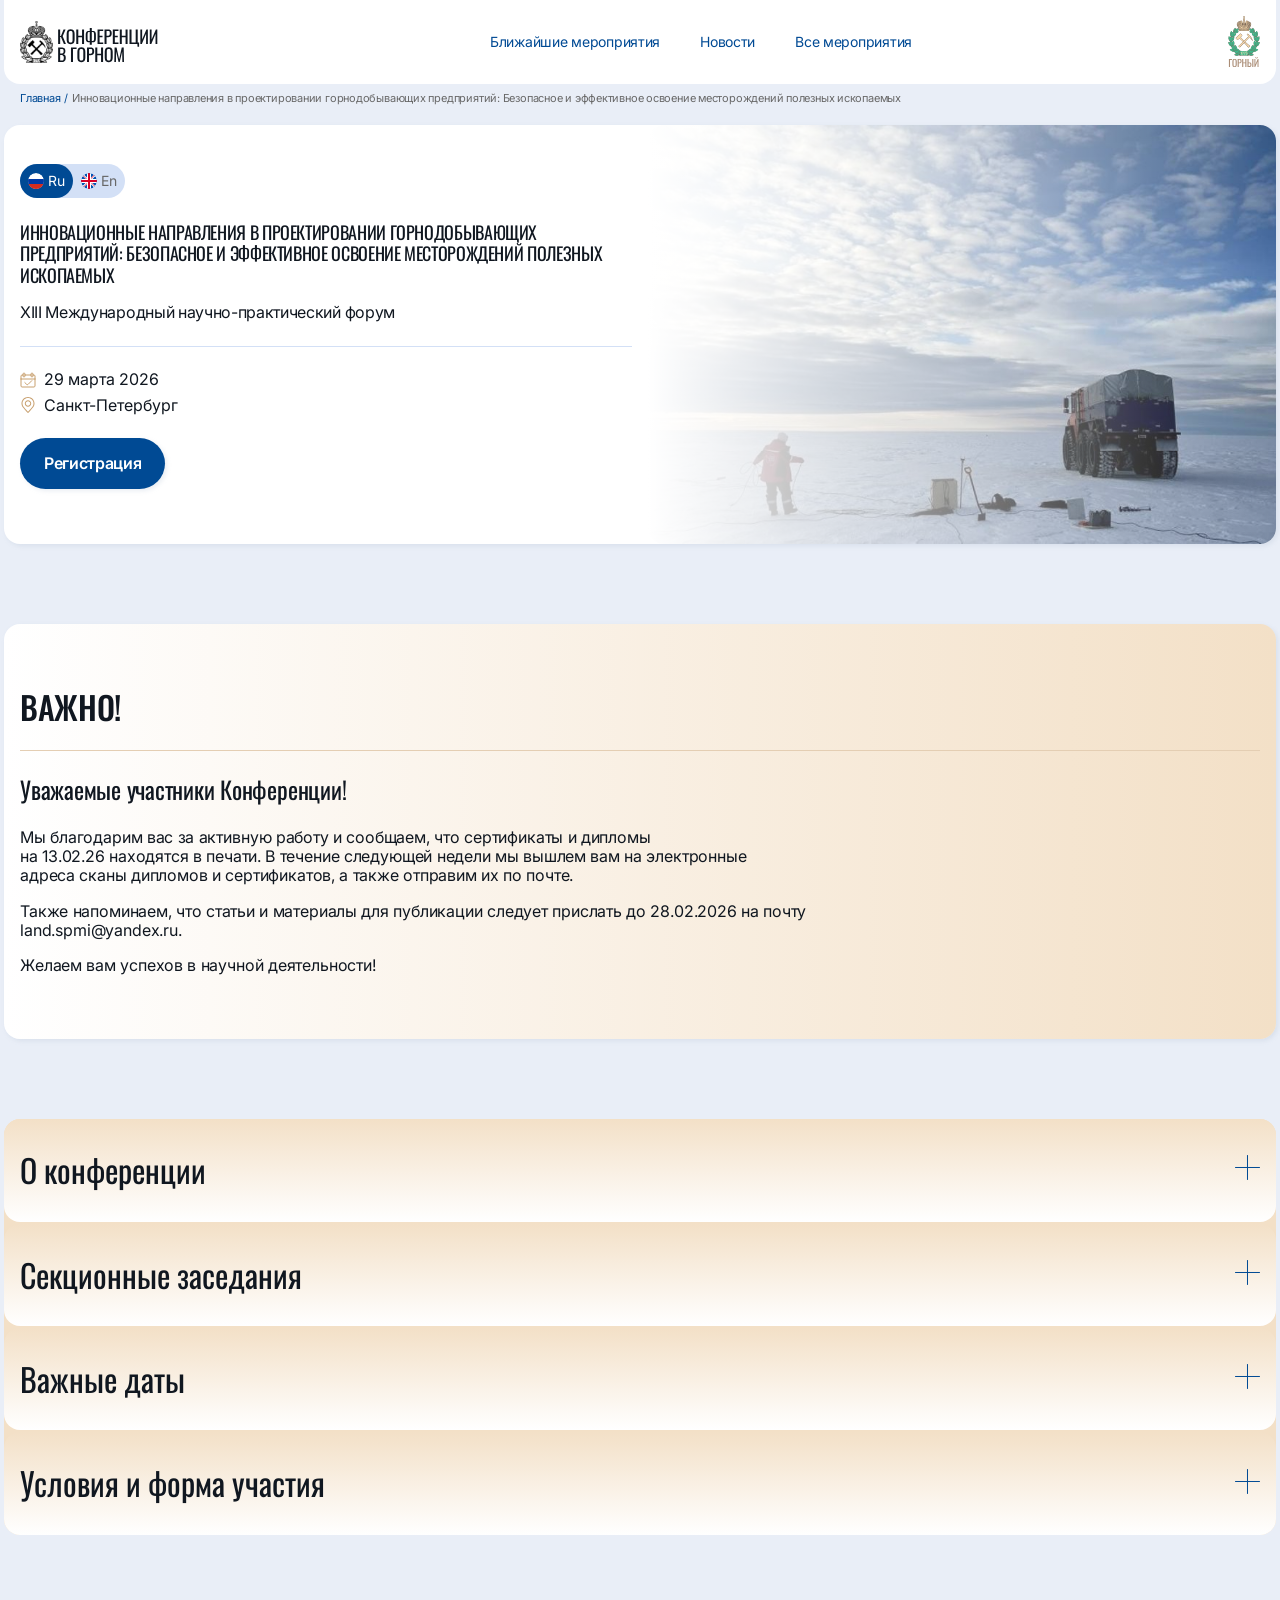
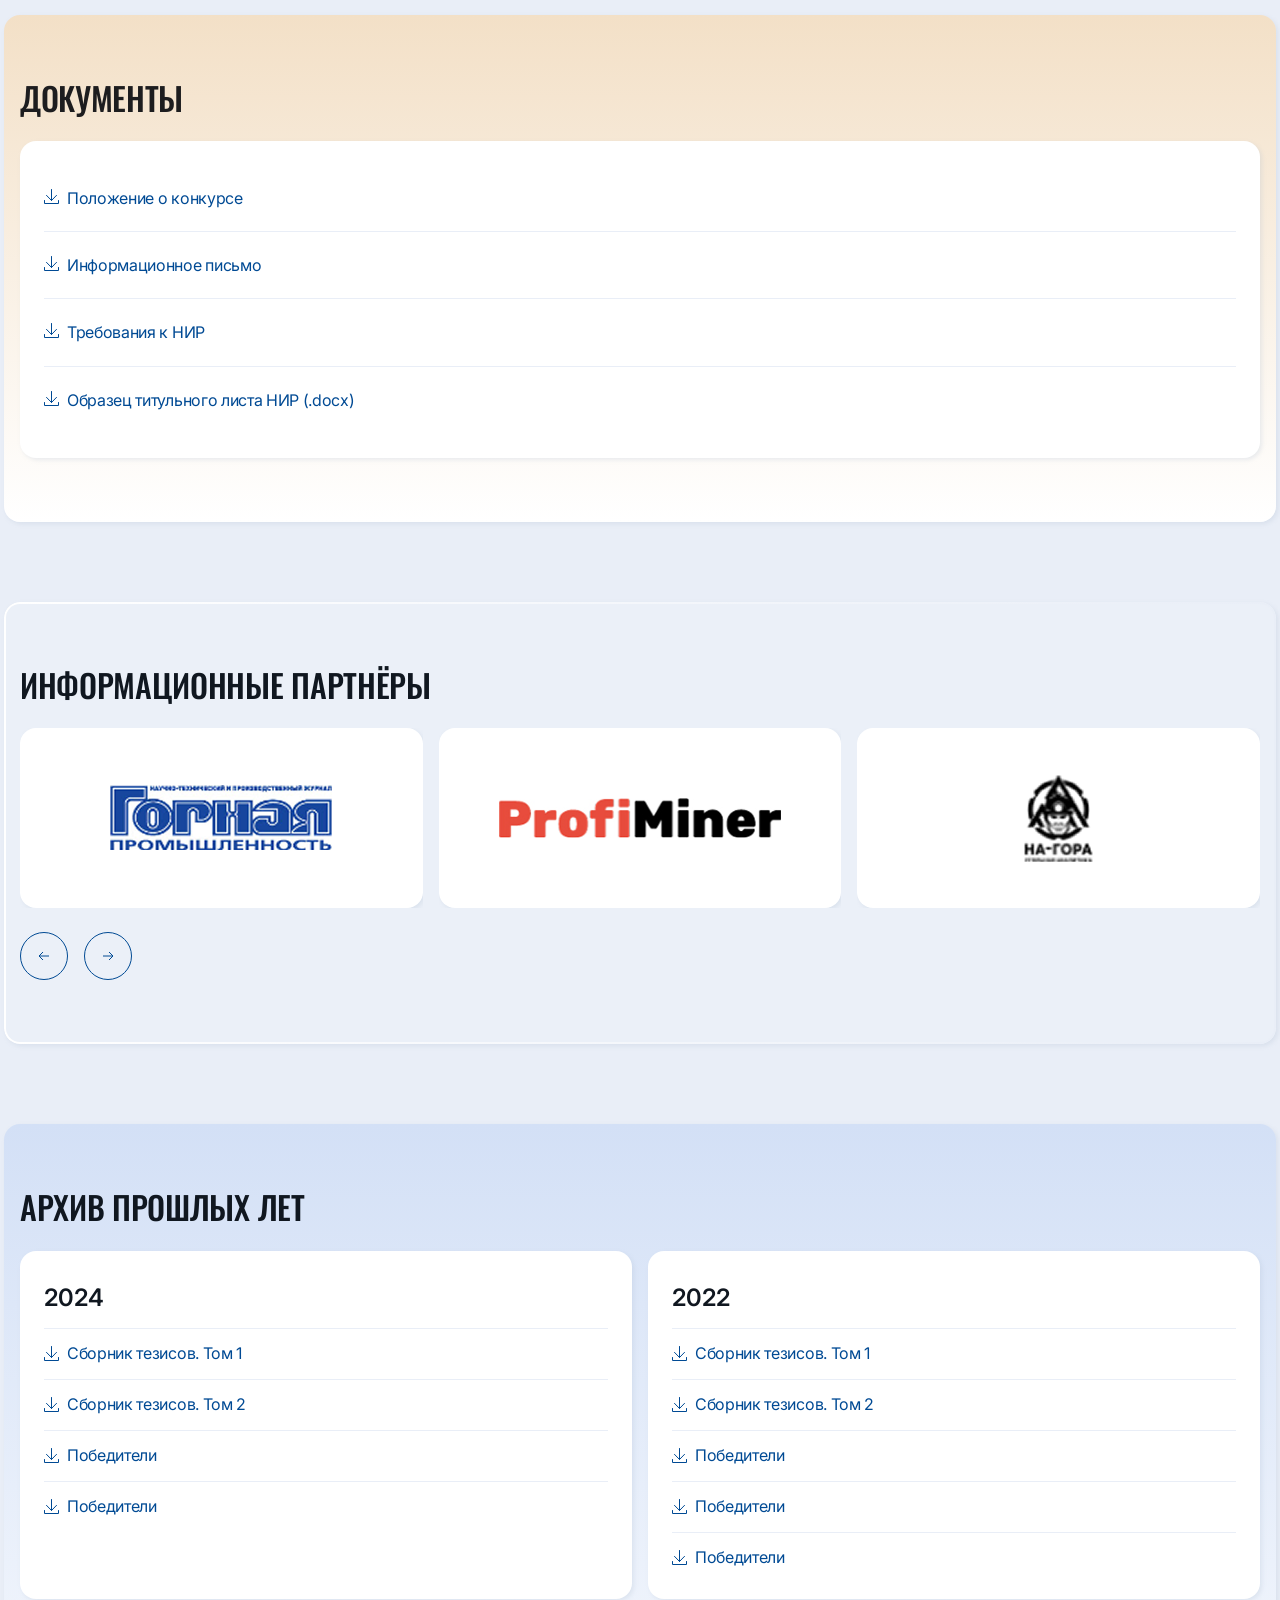
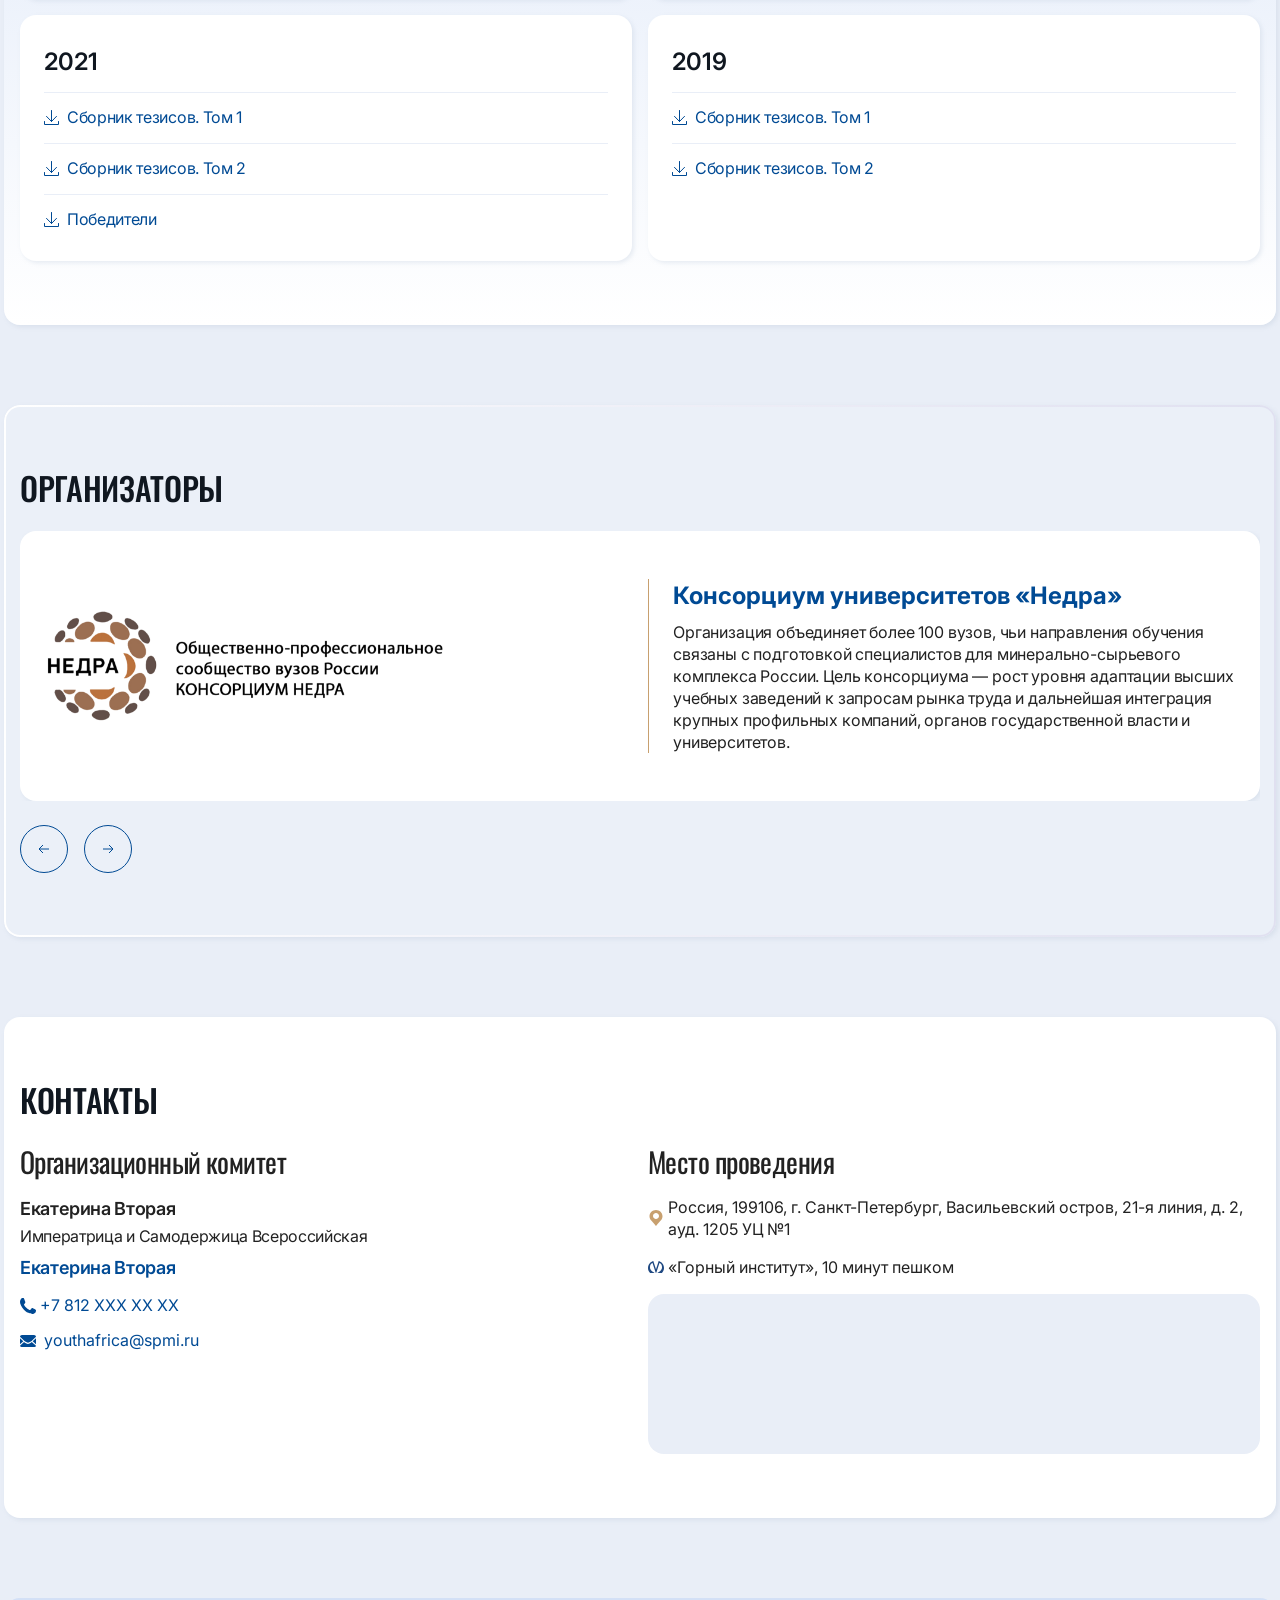
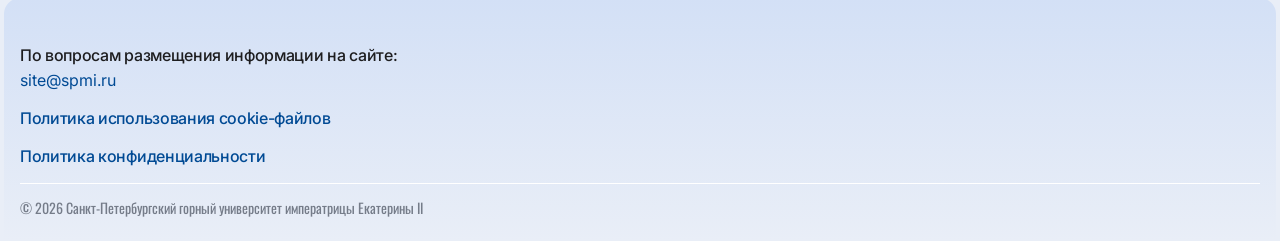
==== commit 2ef28489: "Rebuild events page cards and update styles" ====
--- a/1/index.html
+++ b/1/index.html
@@ -573,6 +573,122 @@
                 <img class="accordion-icon" src="images/plus.svg" />
               </span>
             </summary>
+            <div class="accordion__panel accordion__conditions">
+              <div class="accordion__block">
+                <h3 class="accordion__heading">О конференции</h3>
+                <div class="accordion__body">
+                  <p>
+                    Конкурс «Моя специальность» направлен на выявление и
+                    поддержку обучающихся Горного университета, способных
+                    самостоятельно решать исследовательские задачи и осмысленно
+                    связывать результаты своей работы с осваиваемой
+                    специальностью и будущей профессиональной деятельностью.
+                  </p>
+                  <p>
+                    Конкурс проводится в два этапа: заочный отборочный и очный
+                    заключительный. Для участия студенты представляют
+                    индивидуальные конкурсные работы, являющиеся результатом
+                    самостоятельной исследовательской и (или) научно-инженерной
+                    деятельности.
+                  </p>
+                  <p>
+                    Победителям и призёрам Конкурса предоставят возможность
+                    опубликовать свои работы в форме сборника научных трудов
+                    Конкурса, который будет размещён в Научной электронной
+                    библиотеке eLIBRARY.RU с индексацией в базе данных научного
+                    цитирования РИНЦ.
+                  </p>
+                </div>
+              </div>
+              <div class="accordion__block">
+                <h3 class="accordion__heading">Задачи</h3>
+                <div class="accordion__body">
+                  <ul>
+                    <li>
+                      Формирование у обучающихся осознанного понимания связи
+                      исследовательской деятельности с осваиваемой
+                      специальностью, её профессиональной значимостью и задачами
+                      соответствующей отрасли;
+                    </li>
+                    <li>
+                      Выявление обучающихся, демонстрирующих способность
+                      самостоятельно формулировать научную проблему, выбирать и
+                      обосновывать методы её решения, интерпретировать
+                      полученные результаты, аргументировать выводы и критически
+                      оценивать собственный вклад;
+                    </li>
+                    <li>
+                      Выявление перспективных исследовательских работ,
+                      обладающих потенциалом дальнейшего развития в
+                      научно-образовательной среде университета;
+                    </li>
+                    <li>
+                      Вовлечение обучающихся в научно-исследовательскую,
+                      инженерную и проектную деятельность университета в рамках
+                      реализации пилотного проекта «совершенствование высшего
+                      инженерного образования»;
+                    </li>
+                    <li>
+                      Создание условий для взаимодействия участников с
+                      кафедрами, научными центрами, лабораториями,
+                      преподавателями, исследователями и
+                      организациями-партнёрами университета;
+                    </li>
+                    <li>
+                      Отбор перспективных обучающихся для участия в
+                      международных научных и образовательных программах и
+                      стажировках, подготовки публикаций и формирования
+                      дальнейшей научной траектории, включая поступление в
+                      аспирантуру.
+                    </li>
+                  </ul>
+                </div>
+              </div>
+               <div class="accordion__block">
+                <h3 class="accordion__heading">Задачи</h3>
+                <div class="accordion__body">
+                  <ul>
+                    <li>
+                      Формирование у обучающихся осознанного понимания связи
+                      исследовательской деятельности с осваиваемой
+                      специальностью, её профессиональной значимостью и задачами
+                      соответствующей отрасли;
+                    </li>
+                    <li>
+                      Выявление обучающихся, демонстрирующих способность
+                      самостоятельно формулировать научную проблему, выбирать и
+                      обосновывать методы её решения, интерпретировать
+                      полученные результаты, аргументировать выводы и критически
+                      оценивать собственный вклад;
+                    </li>
+                    <li>
+                      Выявление перспективных исследовательских работ,
+                      обладающих потенциалом дальнейшего развития в
+                      научно-образовательной среде университета;
+                    </li>
+                    <li>
+                      Вовлечение обучающихся в научно-исследовательскую,
+                      инженерную и проектную деятельность университета в рамках
+                      реализации пилотного проекта «совершенствование высшего
+                      инженерного образования»;
+                    </li>
+                    <li>
+                      Создание условий для взаимодействия участников с
+                      кафедрами, научными центрами, лабораториями,
+                      преподавателями, исследователями и
+                      организациями-партнёрами университета;
+                    </li>
+                    <li>
+                      Отбор перспективных обучающихся для участия в
+                      международных научных и образовательных программах и
+                      стажировках, подготовки публикаций и формирования
+                      дальнейшей научной траектории, включая поступление в
+                      аспирантуру.
+                    </li>
+                  </ul>
+                </div>
+              </div>
+            </div>
           </details>
         </div>
       </section>
@@ -691,41 +807,41 @@
         <div class="container partners__inner">
           <h2 class="block-title partners__title">Информационные партнёры</h2>
           <div class="partners__slider keen-slider">
-            <div class="keen-slider__slide partners__slide">
+            <div class="keen-slider__slide partners__slide scale-hover">
               <div class="partners__card">
                 <a href="#" class="partners__link"
                   ><img
-                    class="partners__logo partners__logo--1"
+                    class="partners__logo partners__logo--1 scale-hover--img"
                     src="images/partner-1.png"
                     alt="Информационный партнёр"
                 /></a>
               </div>
             </div>
-            <div class="keen-slider__slide partners__slide">
+            <div class="keen-slider__slide partners__slide scale-hover">
               <div class="partners__card">
                 <a href="#" class="partners__link"
                   ><img
-                    class="partners__logo partners__logo--2"
+                    class="partners__logo partners__logo--2 scale-hover--img"
                     src="images/partner-2.png"
                     alt="Информационный партнёр"
                 /></a>
               </div>
             </div>
-            <div class="keen-slider__slide partners__slide">
+            <div class="keen-slider__slide partners__slide scale-hover">
               <div class="partners__card">
                 <a href="#" class="partners__link"
                   ><img
-                    class="partners__logo partners__logo--3"
+                    class="partners__logo partners__logo--3 scale-hover--img"
                     src="images/partner-3.png"
                     alt="Информационный партнёр"
                 /></a>
               </div>
             </div>
-            <div class="keen-slider__slide partners__slide">
+            <div class="keen-slider__slide partners__slide scale-hover">
               <div class="partners__card">
                 <a href="#" class="partners__link"
                   ><img
-                    class="partners__logo partners__logo--4"
+                    class="partners__logo partners__logo--4 scale-hover--img"
                     src="images/partner-4.png"
                     alt="Информационный партнёр"
                 /></a>
@@ -1207,6 +1323,90 @@
                 </div>
               </div>
             </div>
+            <div class="keen-slider__slide organisers__slide">
+              <div class="organisers__card">
+                <div class="organisers__image-wrap">
+                  <img
+                    class="organisers__image"
+                    src="images/organiser-2.png"
+                    alt="Логотип консорциума университетов «Недра»"
+                  />
+                </div>
+                <div class="organisers__content">
+                  <div class="organisers__text">
+                    <h3 class="organisers__name">
+                      <a href="#" class="organisers__name"
+                        >Консорциум университетов «Недра»</a
+                      >
+                    </h3>
+                    <p class="organisers__desc">
+                      Организация объединяет более 100 вузов, чьи направления
+                      обучения связаны с подготовкой специалистов для
+                      минерально-сырьевого комплекса России. Цель консорциума —
+                      рост уровня адаптации высших учебных заведений к запросам
+                      рынка труда и дальнейшая интеграция крупных профильных
+                      компаний, органов государственной власти и университетов.
+                    </p>
+                  </div>
+                </div>
+              </div>
+            </div>
+            <div class="keen-slider__slide organisers__slide">
+              <div class="organisers__card">
+                <div class="organisers__image-wrap">
+                  <img
+                    class="organisers__image"
+                    src="images/organiser-3.png"
+                    alt="Логотип консорциума университетов «Недра»"
+                  />
+                </div>
+                <div class="organisers__content">
+                  <div class="organisers__text">
+                    <h3 class="organisers__name">
+                      <a href="#" class="organisers__name"
+                        >Консорциум университетов «Недра»</a
+                      >
+                    </h3>
+                    <p class="organisers__desc">
+                      Организация объединяет более 100 вузов, чьи направления
+                      обучения связаны с подготовкой специалистов для
+                      минерально-сырьевого комплекса России. Цель консорциума —
+                      рост уровня адаптации высших учебных заведений к запросам
+                      рынка труда и дальнейшая интеграция крупных профильных
+                      компаний, органов государственной власти и университетов.
+                    </p>
+                  </div>
+                </div>
+              </div>
+            </div>
+            <div class="keen-slider__slide organisers__slide">
+              <div class="organisers__card">
+                <div class="organisers__image-wrap">
+                  <img
+                    class="organisers__image"
+                    src="images/organiser-4.png"
+                    alt="Логотип консорциума университетов «Недра»"
+                  />
+                </div>
+                <div class="organisers__content">
+                  <div class="organisers__text">
+                    <h3 class="organisers__name">
+                      <a href="#" class="organisers__name"
+                        >Консорциум университетов «Недра»</a
+                      >
+                    </h3>
+                    <p class="organisers__desc">
+                      Организация объединяет более 100 вузов, чьи направления
+                      обучения связаны с подготовкой специалистов для
+                      минерально-сырьевого комплекса России. Цель консорциума —
+                      рост уровня адаптации высших учебных заведений к запросам
+                      рынка труда и дальнейшая интеграция крупных профильных
+                      компаний, органов государственной власти и университетов.
+                    </p>
+                  </div>
+                </div>
+              </div>
+            </div>
           </div>
           <div class="organisers__nav">
             <button
@@ -1256,12 +1456,20 @@
           <div class="contacts__content">
             <div class="contacts__group">
               <h3 class="contacts__subtitle">Организационный комитет</h3>
-              <div class="contacts__person">
+              <div class="contacts__persons">
+                <div class="contacts__person">
+
                 <p class="contacts__person-name">Екатерина Вторая</p>
                 <p class="contacts__person-role">
                   Императрица и Самодержица Всероссийская
                 </p>
               </div>
+              <div class="contacts__person">
+                <a class="contacts__person-link link" href="#">Екатерина Вторая</a>
+              </div>
+              </div>
+              
+
               <a class="contacts__line link" href="tel:+78120000000">
                 <svg
                   width="16"
--- a/styles/app.css
+++ b/styles/app.css
@@ -69,7 +69,6 @@
   width: 10px;  
   height: 10px; 
   flex-shrink: 0;
-  
   background-color: currentColor; 
   
   -webkit-mask: url("../images/front/arrow-external-blue.svg") no-repeat center / contain;
@@ -82,6 +81,17 @@
   padding-left: var(--container-gutter);
   padding-right: var(--container-gutter);
   border-radius: 16px;
+}
+.scale-hover:hover img{
+  transform: scale(1.04);
+
+}
+.scale-hover--block{
+  overflow: hidden;
+}
+.scale-hover--img{
+  transition: transform .4s ease;
+    will-change: transform;
 }
 
 .link:hover,
@@ -763,7 +773,6 @@
 .partners__slide {
   display: flex;
 }
-
 .partners__card {
   display: flex;
   align-items: center;
@@ -1086,6 +1095,19 @@
   flex-direction: column;
   gap: 4px;
 }
+.contacts__person-link{
+  font-family: var(--font-family);
+font-weight: 600;
+font-size: 18px;
+line-height: 140%;
+letter-spacing: -0.02em;
+color: #004a94;
+}
+.contacts__persons{
+  display: flex;
+  flex-direction: column;
+  gap: 8px;
+}
 
 .contacts__person-name {
   margin: 0;
@@ -1175,6 +1197,11 @@
   line-height: 19px;
   letter-spacing: -0.02em;
   color: #1d1d1f;
+}
+.footer__question,
+.footer__email,
+.footer__policy{
+width: fit-content;
 }
 
 .footer__email {
@@ -1200,6 +1227,7 @@
   gap: 16px;
 }
 
+
 .footer__divider {
   width: 100%;
   height: 1px;
@@ -1322,6 +1350,9 @@
 }
 
 @media (min-width: 500px) {
+  .accordion__panel{
+    padding: 24px;
+  }
   .breadcrumb a,
   .breadcrumb li.is-active::before {
     color: #004a94;
@@ -1345,9 +1376,7 @@
     width: fit-content;
     height: 100%;
   }
-  .accordion__panel {
-    padding: 24px;
-  }
+
   .session-text {
     padding: 24px;
     padding-top: 0;
@@ -1537,9 +1566,8 @@
 
 /* ≥ 1400 — «1400 Страница конференции» */
 @media (min-width: 1400px) {
-    .breadcrumbs-line{
-
-  }
+ 
+    
   .footer__inner {
     padding-top: 80px;
     padding-bottom: 64px;
@@ -1629,6 +1657,14 @@
   .block-title {
     font-size: 40px;
   }
+   .accordion__conditions {
+    flex-direction: column;
+    gap: 32px;
+  }
+  .accordion__conditions .accordion__block{
+    max-width: 804px; 
+    width: 100%;
+  }
 }
 
 /* ≥ 1920 — «1920 Страница конференции» */
